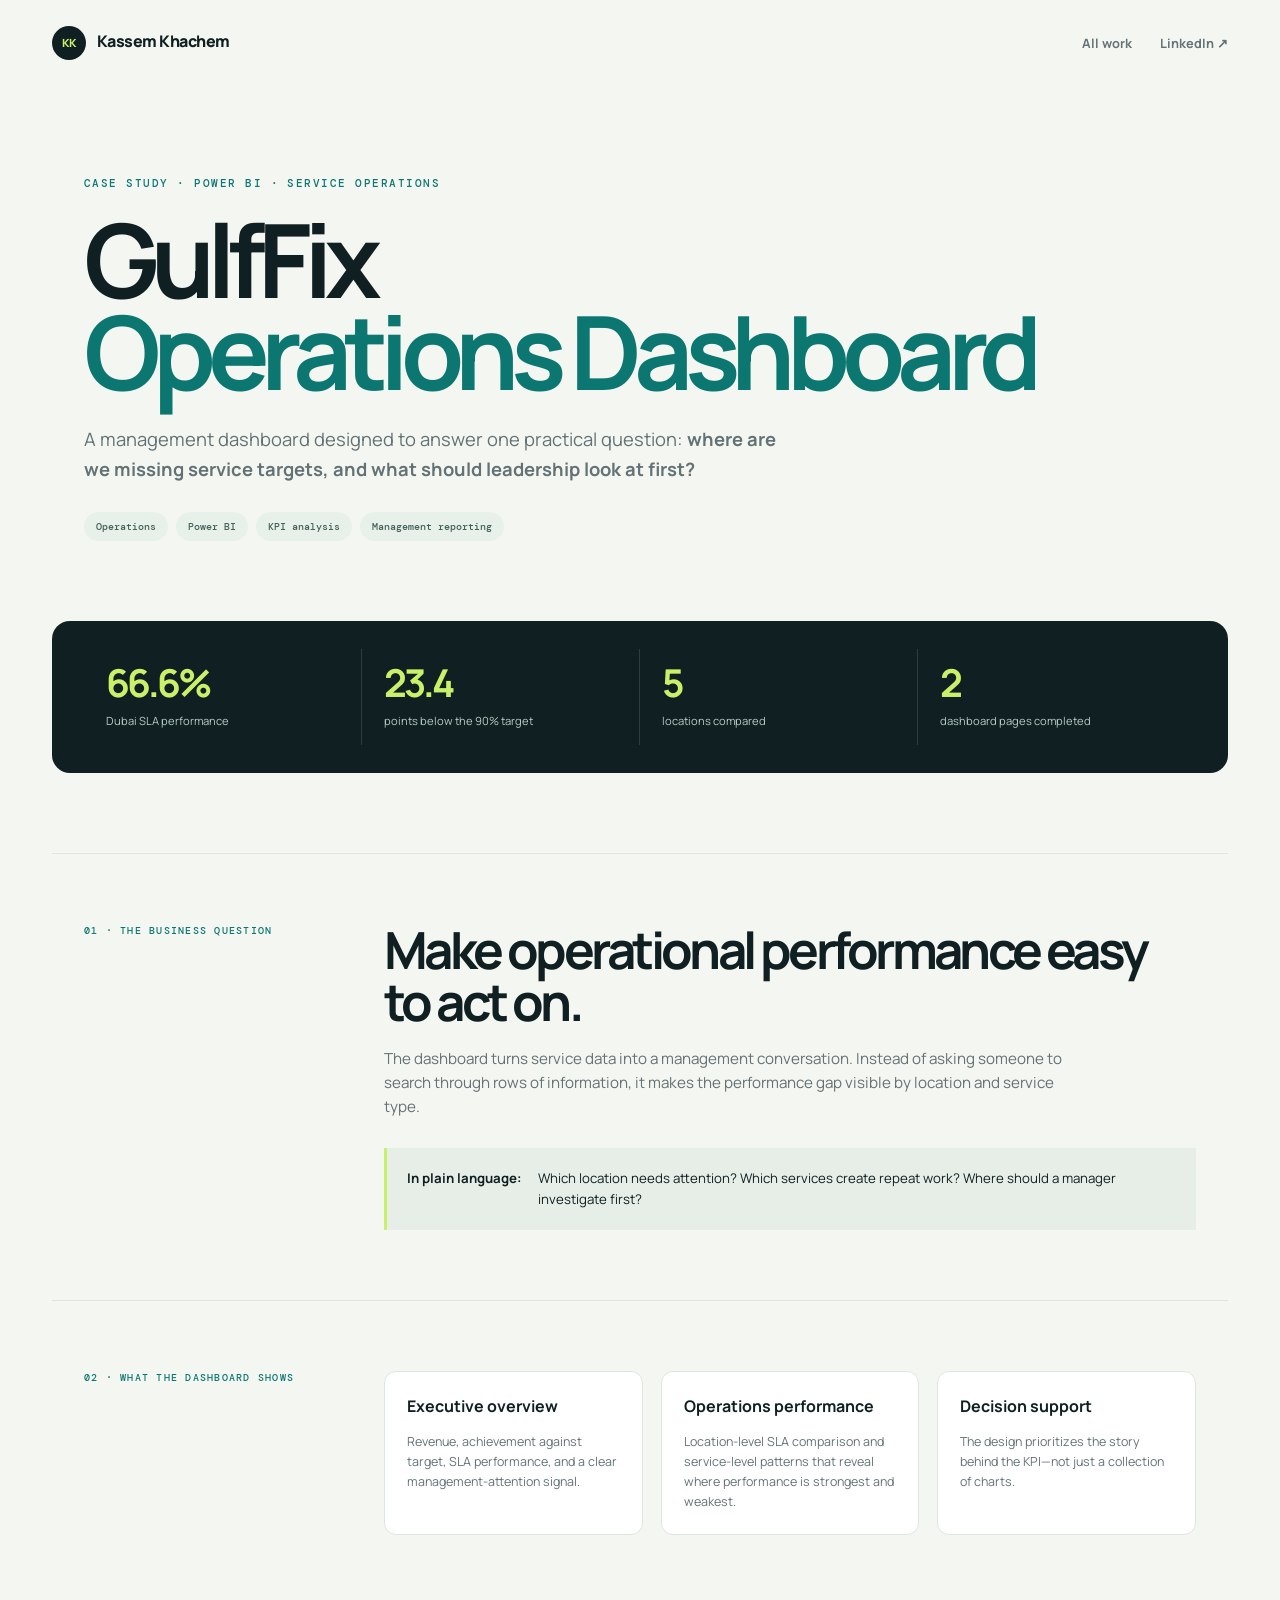
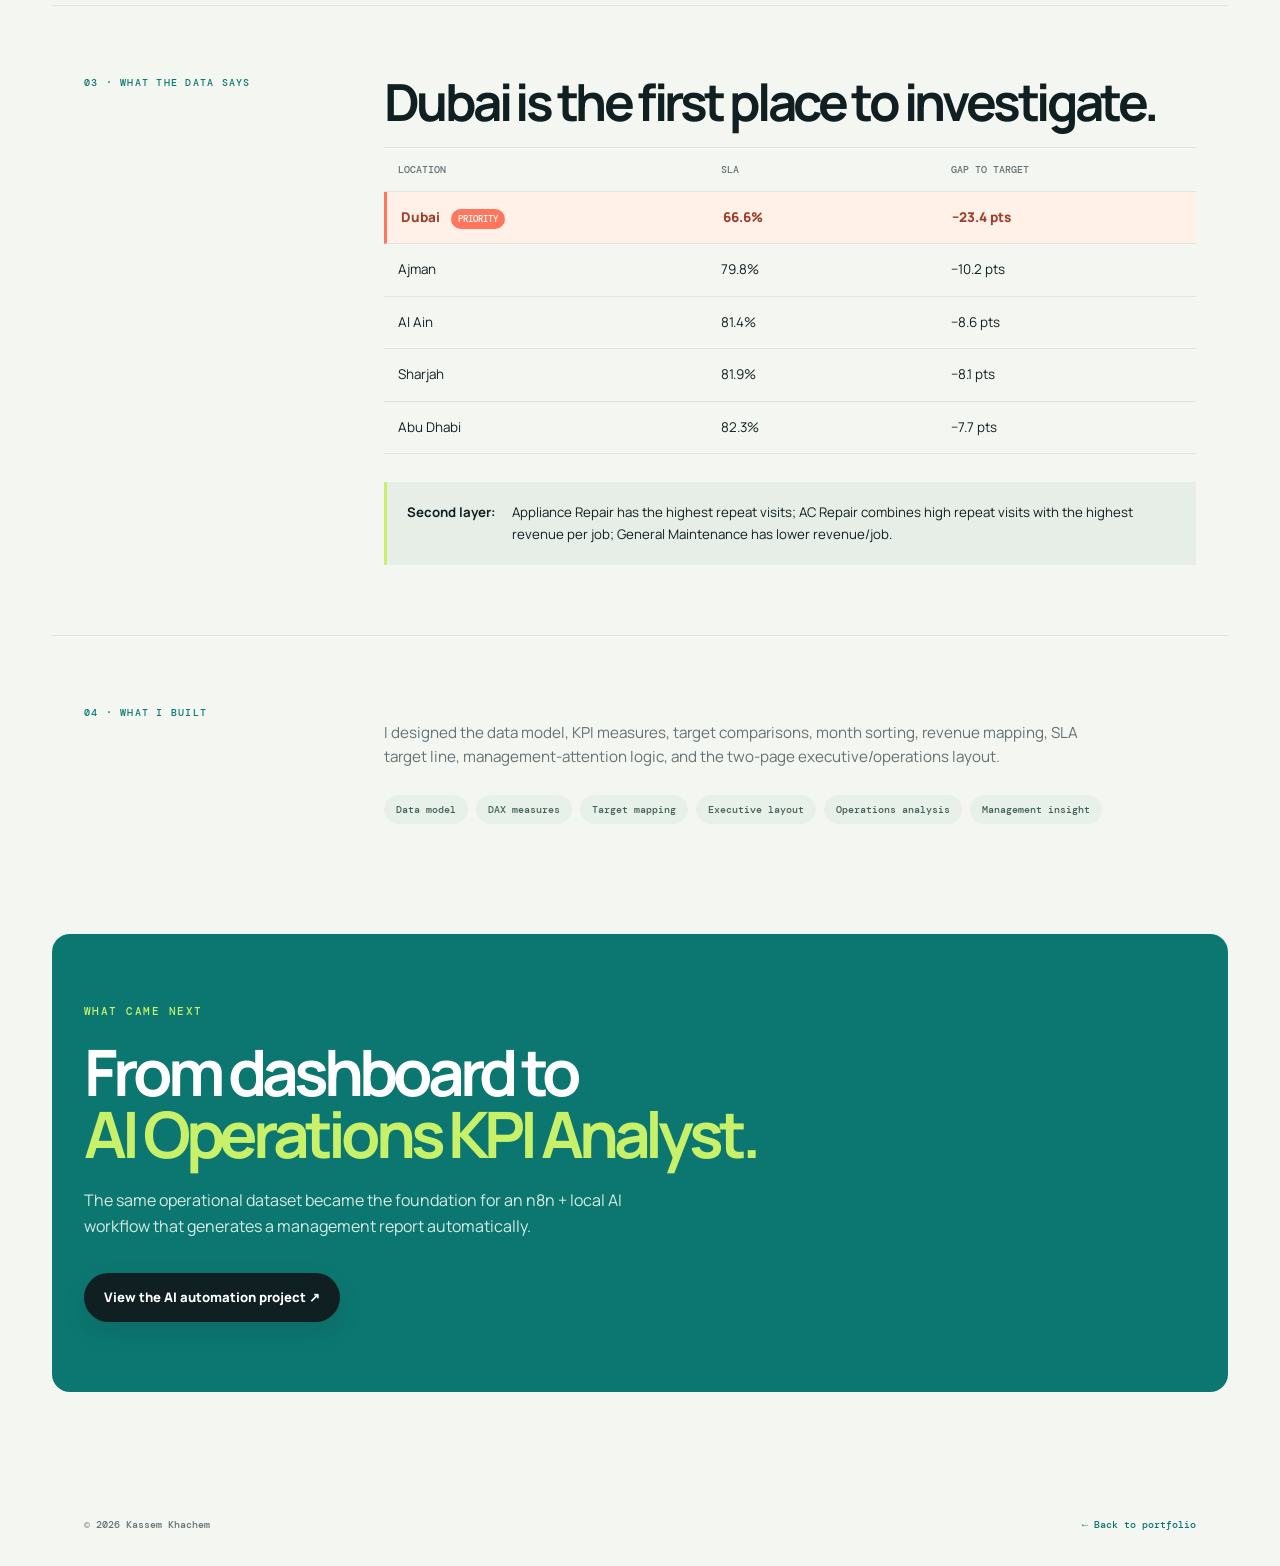
==== projects/gulffix.html @ 6a87aaaf "Add recruiter-friendly GulfFix case study" ====
<!doctype html>
<html lang="en">
<head>
  <meta charset="utf-8">
  <meta name="viewport" content="width=device-width, initial-scale=1">
  <meta name="description" content="GulfFix Operations Dashboard case study — Power BI service operations analysis by Kassem Khachem.">
  <title>GulfFix Operations Dashboard | Kassem Khachem</title>
  <link rel="preconnect" href="https://fonts.googleapis.com">
  <link rel="preconnect" href="https://fonts.gstatic.com" crossorigin>
  <link href="https://fonts.googleapis.com/css2?family=DM+Mono:wght@400;500&family=Manrope:wght@400;500;600;700;800&display=swap" rel="stylesheet">
  <link rel="stylesheet" href="../assets/css/portfolio.css">
  <link rel="stylesheet" href="../assets/css/portfolio-enhancements.css">
  <link rel="stylesheet" href="../assets/css/project-detail.css">
</head>
<body>
  <div class="site-shell">
    <header class="topbar"><a class="brand" href="../index.html"><span>KK</span> Kassem Khachem</a><nav aria-label="Project navigation"><a href="../index.html#work">All work</a><a href="https://www.linkedin.com/in/khachem/" target="_blank" rel="noreferrer">LinkedIn ↗</a></nav></header>
    <main>
      <section class="detail-hero"><p class="eyebrow">Case study · Power BI · Service operations</p><h1>GulfFix<br><em>Operations Dashboard</em></h1><p class="detail-lede">A management dashboard designed to answer one practical question: <strong>where are we missing service targets, and what should leadership look at first?</strong></p><div class="detail-tags"><span>Operations</span><span>Power BI</span><span>KPI analysis</span><span>Management reporting</span></div></section>
      <section class="metric-grid"><div><strong>66.6%</strong><span>Dubai SLA performance</span></div><div><strong>23.4</strong><span>points below the 90% target</span></div><div><strong>5</strong><span>locations compared</span></div><div><strong>2</strong><span>dashboard pages completed</span></div></section>
      <section class="detail-section"><div class="detail-label">01 · The business question</div><div class="detail-content"><h2>Make operational performance easy to act on.</h2><p>The dashboard turns service data into a management conversation. Instead of asking someone to search through rows of information, it makes the performance gap visible by location and service type.</p><div class="plain-language"><strong>In plain language:</strong><span>Which location needs attention? Which services create repeat work? Where should a manager investigate first?</span></div></div></section>
      <section class="detail-section split-section"><div class="detail-label">02 · What the dashboard shows</div><div class="detail-content"><div class="insight-list"><div><b>Executive overview</b><p>Revenue, achievement against target, SLA performance, and a clear management-attention signal.</p></div><div><b>Operations performance</b><p>Location-level SLA comparison and service-level patterns that reveal where performance is strongest and weakest.</p></div><div><b>Decision support</b><p>The design prioritizes the story behind the KPI—not just a collection of charts.</p></div></div></div></section>
      <section class="detail-section findings-section"><div class="detail-label">03 · What the data says</div><div class="detail-content"><h2>Dubai is the first place to investigate.</h2><div class="finding-table"><div class="finding-row finding-head"><span>Location</span><span>SLA</span><span>Gap to target</span></div><div class="finding-row priority"><span>Dubai <b>priority</b></span><span>66.6%</span><span>−23.4 pts</span></div><div class="finding-row"><span>Ajman</span><span>79.8%</span><span>−10.2 pts</span></div><div class="finding-row"><span>Al Ain</span><span>81.4%</span><span>−8.6 pts</span></div><div class="finding-row"><span>Sharjah</span><span>81.9%</span><span>−8.1 pts</span></div><div class="finding-row"><span>Abu Dhabi</span><span>82.3%</span><span>−7.7 pts</span></div></div><div class="finding-callout"><b>Second layer:</b> Appliance Repair has the highest repeat visits; AC Repair combines high repeat visits with the highest revenue per job; General Maintenance has lower revenue/job.</div></div></section>
      <section class="detail-section split-section"><div class="detail-label">04 · What I built</div><div class="detail-content"><p>I designed the data model, KPI measures, target comparisons, month sorting, revenue mapping, SLA target line, management-attention logic, and the two-page executive/operations layout.</p><div class="build-grid"><span>Data model</span><span>DAX measures</span><span>Target mapping</span><span>Executive layout</span><span>Operations analysis</span><span>Management insight</span></div></div></section>
      <section class="next-step"><p class="eyebrow">What came next</p><h2>From dashboard to<br><em>AI Operations KPI Analyst.</em></h2><p>The same operational dataset became the foundation for an n8n + local AI workflow that generates a management report automatically.</p><a class="button button-primary" href="https://github.com/kassoom/ai-operations-kpi-analyst" target="_blank" rel="noreferrer">View the AI automation project ↗</a></section>
    </main>
    <footer><span>© 2026 Kassem Khachem</span><a href="../index.html">← Back to portfolio</a></footer>
  </div>
</body>
</html>
---- assets/css/portfolio.css ----
:root{--ink:#102022;--muted:#647275;--paper:#f4f6f1;--card:#fff;--line:#dfe6df;--mint:#c8f169;--teal:#0c7771;--coral:#ff765d;--navy:#102a33}*{box-sizing:border-box}html{scroll-behavior:smooth}body{margin:0;background:var(--paper);color:var(--ink);font-family:Manrope,Arial,sans-serif;line-height:1.6}a{color:inherit;text-decoration:none}.site-shell{overflow:hidden}.topbar{max-width:1240px;margin:auto;padding:26px 32px;display:flex;align-items:center;justify-content:space-between}.brand{font-weight:800;letter-spacing:-.03em}.brand span{display:inline-grid;place-items:center;width:34px;height:34px;margin-right:8px;background:var(--ink);color:var(--mint);border-radius:50%;font-size:.7rem;letter-spacing:0}.topbar nav{display:flex;align-items:center;gap:28px;font-size:.8rem;font-weight:700}.topbar nav>a:not(.nav-cta){color:var(--muted)}.nav-cta{padding:11px 16px;border:1px solid var(--ink);border-radius:999px}.nav-cta span,.button span,.text-link span{margin-left:8px}.hero{max-width:1240px;margin:auto;min-height:640px;padding:90px 32px;display:grid;grid-template-columns:1.05fr .95fr;gap:60px;align-items:center}.eyebrow{font-family:"DM Mono",monospace;text-transform:uppercase;font-size:.66rem;letter-spacing:.14em;color:var(--teal);font-weight:500;margin:0 0 20px}.status-dot{display:inline-block;width:8px;height:8px;border-radius:50%;background:#4bc778;margin-right:8px;box-shadow:0 0 0 5px #d8f3dd}.hero h1{font-size:clamp(3.2rem,7vw,6.4rem);line-height:.98;letter-spacing:-.075em;margin:0 0 28px;max-width:760px}.hero h1 em,.section h2 em{font-style:normal;color:var(--teal)}.hero-lede{color:var(--muted);font-size:1.12rem;max-width:630px;margin:0 0 32px}.hero-actions{display:flex;flex-wrap:wrap;gap:12px}.button{display:inline-flex;align-items:center;padding:14px 20px;border-radius:999px;font-weight:800;font-size:.82rem;transition:transform .2s,box-shadow .2s}.button:hover{transform:translateY(-3px)}.button-primary{background:var(--ink);color:#fff;box-shadow:0 10px 24px #10202220}.button-ghost{border:1px solid var(--line);background:transparent}.hero-proof{display:flex;gap:18px;flex-wrap:wrap;margin-top:34px;color:var(--muted);font:500 .65rem "DM Mono",monospace;text-transform:uppercase}.hero-proof span+span:before{content:"/";margin-right:18px;color:#a4b0ae}.hero-visual{min-height:430px;position:relative;display:grid;place-items:center}.orb{position:absolute;border-radius:50%;filter:blur(1px)}.orb-one{width:330px;height:330px;background:#d8f4b6;right:7%;top:5%}.orb-two{width:230px;height:230px;background:#b8e7df;left:9%;bottom:3%;mix-blend-mode:multiply}.signal-card{position:relative;z-index:1;width:290px;padding:26px;border-radius:20px;background:var(--navy);color:white;box-shadow:22px 24px 0 #b9d7cf80,0 30px 60px #12384435;transform:rotate(3deg)}.signal-top{display:flex;justify-content:space-between;color:#b0c9c2;font:500 .61rem "DM Mono",monospace;letter-spacing:.1em}.pulse{color:var(--mint)}.signal-value{font-size:4.2rem;line-height:1;font-weight:800;letter-spacing:-.08em;margin-top:26px}.signal-value span{font-size:1.4rem;color:var(--mint);letter-spacing:0}.signal-label{color:#b0c9c2;font-size:.75rem;margin-top:8px}.signal-divider{border-top:1px solid #ffffff1f;margin:22px 0 15px}.signal-row{display:flex;justify-content:space-between;color:#b0c9c2;font-size:.74rem;margin:8px 0}.signal-row strong{color:white}.signal-row .warning{color:var(--coral)}.signal-bar{height:5px;border-radius:5px;background:#ffffff20;margin:18px 0 12px;overflow:hidden}.signal-bar i{display:block;width:74%;height:100%;background:var(--coral);border-radius:5px}.signal-caption{font:500 .58rem "DM Mono",monospace;color:#91aaa4}.float-chip{position:absolute;z-index:2;background:#fff;border:1px solid var(--line);padding:11px 15px;border-radius:10px;box-shadow:0 10px 20px #183c3715;font:500 .67rem "DM Mono",monospace}.float-chip b{color:var(--teal);margin-left:7px}.chip-one{top:12%;left:5%}.chip-two{right:3%;bottom:14%}.proof-strip{background:var(--ink);color:#fff;display:flex;justify-content:center;gap:0}.proof-strip div{width:33.33%;max-width:410px;padding:26px 30px;display:flex;gap:14px;align-items:center;border-right:1px solid #ffffff20}.proof-strip div:last-child{border:0}.proof-strip strong{color:var(--mint);font:500 .72rem "DM Mono",monospace}.proof-strip span{font-size:.88rem;font-weight:700}.section{max-width:1240px;margin:auto;padding:120px 32px}.section-heading{max-width:670px;margin-bottom:50px}.section-heading h2{font-size:clamp(2.4rem,5vw,4.5rem);line-height:1;letter-spacing:-.07em;margin:0 0 18px}.section-heading>p:last-child{color:var(--muted);font-size:1rem;max-width:560px}.featured-project{display:grid;grid-template-columns:1fr 1fr;background:var(--card);border:1px solid var(--line);border-radius:22px;overflow:hidden;box-shadow:0 20px 50px #183c3710}.featured-image{min-height:460px}.workflow-art{position:relative;background:linear-gradient(145deg,#0e343d,#145b61);overflow:hidden}.workflow-art:before{content:"";position:absolute;inset:0;background:linear-gradient(90deg,#ffffff0b 1px,transparent 1px),linear-gradient(#ffffff0b 1px,transparent 1px);background-size:38px 38px;transform:rotate(-8deg) scale(1.2)}.flow-node{position:absolute;z-index:1;border:1px solid #9ddcd2;background:#154851;color:#e7fff2;border-radius:11px;padding:15px 19px;font-weight:800;font-size:.85rem;letter-spacing:.03em;box-shadow:0 10px 20px #061d2440}.flow-node small{font:500 .5rem "DM Mono",monospace;color:#9ddcd2}.node-a{top:26%;left:11%}.node-b{top:43%;left:36%}.node-c{top:24%;right:10%}.flow-line{height:1px;background:#9ddcd2;position:absolute;transform-origin:left;z-index:1}.line-a{width:110px;top:45%;left:25%;transform:rotate(-13deg)}.line-b{width:105px;top:38%;left:57%;transform:rotate(-12deg)}.flow-result{position:absolute;z-index:1;bottom:12%;left:32%;padding:18px 25px;border-radius:15px;background:var(--mint);color:var(--ink);font:700 1rem "DM Mono",monospace;line-height:1.25;box-shadow:14px 15px 0 #071e2455}.flow-result b{font-size:2rem;display:block;letter-spacing:-.08em}.flow-result small{font-size:.54rem;font-weight:500}.featured-copy{padding:54px}.project-kicker{color:var(--teal);font:500 .65rem "DM Mono",monospace;text-transform:uppercase;letter-spacing:.12em;margin:0 0 18px}.featured-copy h3{font-size:clamp(2rem,4vw,3.5rem);line-height:.98;letter-spacing:-.07em;margin:0 0 23px}.featured-copy h3 em{color:var(--teal);font-style:normal}.featured-copy>p:not(.project-kicker){color:var(--muted);font-size:.93rem}.tag-list{display:flex;flex-wrap:wrap;gap:7px;margin:25px 0}.tag,.tag-list span{padding:7px 10px;background:#edf3ed;border-radius:999px;color:#42615b;font:500 .6rem "DM Mono",monospace}.project-result{display:flex;align-items:center;gap:14px;padding:18px 0;border-top:1px solid var(--line);border-bottom:1px solid var(--line);font-size:.75rem;color:var(--muted)}.result-number{color:var(--coral);font-size:2.2rem;font-weight:800;letter-spacing:-.08em}.text-link{display:inline-block;margin-top:24px;color:var(--teal);font-size:.78rem;font-weight:800;border-bottom:1px solid #a6cdc5;padding-bottom:4px}.compact-heading{margin-top:110px;margin-bottom:36px}.compact-heading h2{font-size:clamp(2rem,4vw,3.3rem)}.project-grid{display:grid;grid-template-columns:repeat(3,1fr);gap:20px}.project-card{background:var(--card);border:1px solid var(--line);border-radius:16px;overflow:hidden;transition:transform .25s,box-shadow .25s}.project-card:hover{transform:translateY(-8px);box-shadow:0 18px 35px #183c3718}.project-image{height:180px;position:relative;padding:20px;color:#fff;font:500 .66rem "DM Mono",monospace;overflow:hidden}.powerbi-art{background:linear-gradient(135deg,#e5a813,#f2c844);color:#533800}.project-image>span{position:relative;z-index:1;letter-spacing:.12em}.bars{position:absolute;bottom:22px;left:30px;display:flex;align-items:end;gap:9px}.bars i{display:block;width:28px;background:#fff9;border-radius:4px 4px 0 0}.bars i:nth-child(1){height:38px}.bars i:nth-child(2){height:70px}.bars i:nth-child(3){height:54px}.bars i:nth-child(4){height:92px}.bars i:nth-child(5){height:66px}.sql-art{background:#153b57}.query-line{position:absolute;right:20px;bottom:26px;color:#b5e8dc;font:500 .72rem "DM Mono",monospace;line-height:1.5}.query-line b{color:var(--mint)}.python-art{background:#265b58}.code-lines{position:absolute;right:23px;bottom:30px}.code-lines i{display:block;width:120px;height:7px;border-radius:4px;background:#c8f169;margin:11px 0}.code-lines i:nth-child(2){width:80px;background:#b6d9dd}.code-lines i:nth-child(3){width:105px;background:#ff9e87}.code-lines i:nth-child(4){width:60px;background:#c8f169}.card-body{padding:24px}.card-body h3{font-size:1.25rem;line-height:1.2;letter-spacing:-.04em;margin:0 0 12px}.card-body p:not(.project-kicker){color:var(--muted);font-size:.77rem;min-height:78px}.card-bottom{display:flex;align-items:center;justify-content:space-between;border-top:1px solid var(--line);padding-top:16px}.card-bottom>a{display:grid;place-items:center;width:30px;height:30px;border-radius:50%;background:var(--ink);color:var(--mint)}.capabilities-section{max-width:none;background:#e7eee8}.capabilities-section>.section-heading,.capability-grid,.stack-row{max-width:1176px;margin-left:auto;margin-right:auto}.capability-grid{display:grid;grid-template-columns:repeat(3,1fr);gap:60px}.capability{border-top:1px solid #a7bdb3;padding-top:18px}.cap-number{font:500 .7rem "DM Mono",monospace;color:var(--teal)}.capability h3{font-size:1.35rem;letter-spacing:-.04em;margin:24px 0 12px}.capability p{color:var(--muted);font-size:.87rem}.stack-row{display:flex;flex-wrap:wrap;gap:10px;margin-top:65px}.stack-row span{padding:12px 17px;border:1px solid #b6cbc0;border-radius:999px;font:500 .68rem "DM Mono",monospace;color:#3b5f58}.about-section{display:grid;grid-template-columns:1.3fr .7fr;gap:100px;align-items:center}.about-card h2{font-size:clamp(2.5rem,5vw,4.5rem);line-height:.98;letter-spacing:-.07em;margin:0 0 25px}.about-card>p:not(.eyebrow){max-width:610px;color:var(--muted);font-size:1rem}.about-aside{padding:35px;border-left:2px solid var(--mint)}.quote-mark{font-size:5rem;line-height:.5;color:var(--coral)}blockquote{font-size:1.35rem;line-height:1.3;font-weight:700;margin:25px 0}.about-aside p{font:500 .65rem "DM Mono",monospace;color:var(--muted)}.contact-section{background:var(--teal);color:white;padding:110px 32px;text-align:center}.contact-section .eyebrow{color:var(--mint)}.contact-section h2{font-size:clamp(2.8rem,6vw,5.5rem);line-height:.98;letter-spacing:-.08em;margin:0 0 35px}.contact-section h2 em{color:var(--mint);font-style:normal}.contact-section .hero-actions{justify-content:center}.contact-section .button-ghost{border-color:#ffffff55;color:white}.light-button:hover{background:#ffffff;color:var(--ink)}footer{max-width:1176px;margin:auto;padding:26px 32px 35px;display:flex;justify-content:space-between;align-items:center;color:var(--muted);font:500 .63rem "DM Mono",monospace}footer div{display:flex;gap:18px}footer a:hover{color:var(--teal)}
@media(max-width:900px){.topbar{padding:20px}.topbar nav>a:not(.nav-cta){display:none}.hero{grid-template-columns:1fr;padding:70px 24px 80px;gap:30px}.hero-visual{min-height:390px}.proof-strip{display:block}.proof-strip div{width:100%;max-width:none;border-right:0;border-bottom:1px solid #ffffff20;padding:18px 24px}.section{padding:80px 24px}.featured-project{grid-template-columns:1fr}.featured-image{min-height:360px}.featured-copy{padding:35px 28px}.project-grid,.capability-grid{grid-template-columns:1fr}.project-card{display:grid;grid-template-columns:.85fr 1.15fr}.project-image{height:100%}.card-body p:not(.project-kicker){min-height:0}.about-section{grid-template-columns:1fr;gap:45px}.about-aside{max-width:450px}footer{padding:24px;display:block}footer div{margin-top:14px}}
@media(max-width:560px){.brand{font-size:.82rem}.hero{padding-top:50px}.hero h1{font-size:3.2rem}.hero-lede{font-size:.95rem}.hero-proof{display:block;line-height:2}.hero-proof span{display:block}.hero-proof span+span:before{display:none}.signal-card{width:260px}.chip-one{left:0}.chip-two{right:0}.project-card{display:block}.project-image{height:160px}.featured-image{min-height:330px}.flow-result{left:25%;bottom:9%}.section-heading{margin-bottom:35px}}
---- assets/css/portfolio-enhancements.css ----
.impact-strip{max-width:1176px;margin:0 auto;padding:46px 32px;display:grid;grid-template-columns:repeat(4,1fr);gap:18px;border-bottom:1px solid var(--line)}
.impact-strip div{padding:6px 18px;border-left:2px solid var(--mint)}
.impact-strip strong{display:block;font-size:2.4rem;line-height:1;letter-spacing:-.08em;color:var(--teal)}
.impact-strip span{display:block;margin-top:10px;color:var(--muted);font-size:.72rem;line-height:1.45}
.experience-section{max-width:1176px}
.experience-list{border-top:1px solid var(--line)}
.experience-list article{display:grid;grid-template-columns:230px 1fr;gap:40px;padding:30px 0;border-bottom:1px solid var(--line)}
.experience-meta{font:500 .68rem "DM Mono",monospace;color:var(--muted);text-transform:uppercase;line-height:1.8}
.experience-meta b{display:block;color:var(--teal);font-size:.78rem}
.experience-list h3{font-size:1.25rem;letter-spacing:-.04em;margin:0 0 9px}
.experience-list p{margin:0;color:var(--muted);font-size:.84rem;max-width:690px}
@media(max-width:900px){.impact-strip{grid-template-columns:repeat(2,1fr);padding:36px 24px}.experience-list article{grid-template-columns:1fr;gap:8px}}
@media(max-width:560px){.impact-strip{grid-template-columns:1fr;gap:8px}.impact-strip div{padding:10px 16px}}
---- assets/css/project-detail.css ----
.detail-hero{max-width:1176px;margin:auto;padding:90px 32px 80px}.detail-hero h1{font-size:clamp(3.5rem,8vw,7.2rem);line-height:.9;letter-spacing:-.08em;margin:0 0 28px}.detail-hero h1 em{font-style:normal;color:var(--teal)}.detail-lede{max-width:700px;color:var(--muted);font-size:1.15rem}.detail-tags{display:flex;flex-wrap:wrap;gap:8px;margin-top:28px}.detail-tags span,.build-grid span{padding:8px 12px;border-radius:999px;background:#e8f1e9;color:#42615b;font:500 .64rem "DM Mono",monospace}.metric-grid{max-width:1176px;margin:0 auto 80px;padding:28px 32px;display:grid;grid-template-columns:repeat(4,1fr);background:var(--ink);color:#fff;border-radius:18px}.metric-grid div{padding:15px 22px;border-right:1px solid #ffffff22}.metric-grid div:last-child{border:0}.metric-grid strong{display:block;color:var(--mint);font-size:2.4rem;line-height:1;letter-spacing:-.08em}.metric-grid span{display:block;margin-top:10px;color:#b7cbc5;font-size:.7rem}.detail-section{max-width:1176px;margin:auto;padding:70px 32px;border-top:1px solid var(--line);display:grid;grid-template-columns:240px 1fr;gap:60px}.detail-label{color:var(--teal);font:500 .65rem "DM Mono",monospace;text-transform:uppercase;letter-spacing:.12em}.detail-content h2{font-size:clamp(2rem,4vw,3.5rem);line-height:1;letter-spacing:-.07em;margin:0 0 20px}.detail-content p{color:var(--muted);font-size:.95rem;max-width:700px}.plain-language,.finding-callout{display:flex;gap:16px;margin-top:28px;padding:20px;background:#e7eee8;border-left:3px solid var(--mint);font-size:.83rem}.plain-language strong,.finding-callout b{white-space:nowrap}.insight-list{display:grid;grid-template-columns:repeat(3,1fr);gap:18px}.insight-list div{padding:22px;background:#fff;border:1px solid var(--line);border-radius:12px}.insight-list b{font-size:1rem}.insight-list p{font-size:.78rem;margin:12px 0 0}.finding-table{border-top:1px solid var(--line);font-size:.84rem}.finding-row{display:grid;grid-template-columns:1.4fr 1fr 1fr;padding:15px 14px;border-bottom:1px solid var(--line)}.finding-head{font:500 .63rem "DM Mono",monospace;text-transform:uppercase;color:var(--muted)}.finding-row.priority{background:#fff0e8;color:#9b402b;font-weight:800;border-left:3px solid var(--coral)}.finding-row.priority b{margin-left:8px;padding:4px 7px;border-radius:99px;background:var(--coral);color:#fff;font:500 .55rem "DM Mono",monospace;text-transform:uppercase}.build-grid{display:flex;flex-wrap:wrap;gap:8px;margin-top:25px}.next-step{max-width:1176px;margin:40px auto 100px;padding:70px 32px;border-radius:18px;background:var(--teal);color:#fff}.next-step .eyebrow{color:var(--mint)}.next-step h2{font-size:clamp(2.4rem,5vw,4.5rem);line-height:.98;letter-spacing:-.08em;margin:0 0 22px}.next-step h2 em{color:var(--mint);font-style:normal}.next-step p:not(.eyebrow){max-width:600px;color:#d6ebe5}.next-step .button{margin-top:18px}.detail-section+.split-section{padding-top:70px}footer{max-width:1176px;margin:auto;padding:26px 32px 35px;display:flex;justify-content:space-between;color:var(--muted);font:500 .65rem "DM Mono",monospace}footer a{color:var(--teal)}
@media(max-width:800px){.detail-hero{padding:60px 24px}.metric-grid{margin:0 24px 55px;grid-template-columns:repeat(2,1fr)}.metric-grid div:nth-child(2){border-right:0}.detail-section{padding:55px 24px;display:block}.detail-label{margin-bottom:25px}.insight-list{grid-template-columns:1fr}.plain-language{display:block}.plain-language span{display:block;margin-top:8px}.next-step{margin:20px 24px 70px;padding:50px 25px}footer{padding:24px;display:block}footer a{display:block;margin-top:12px}}
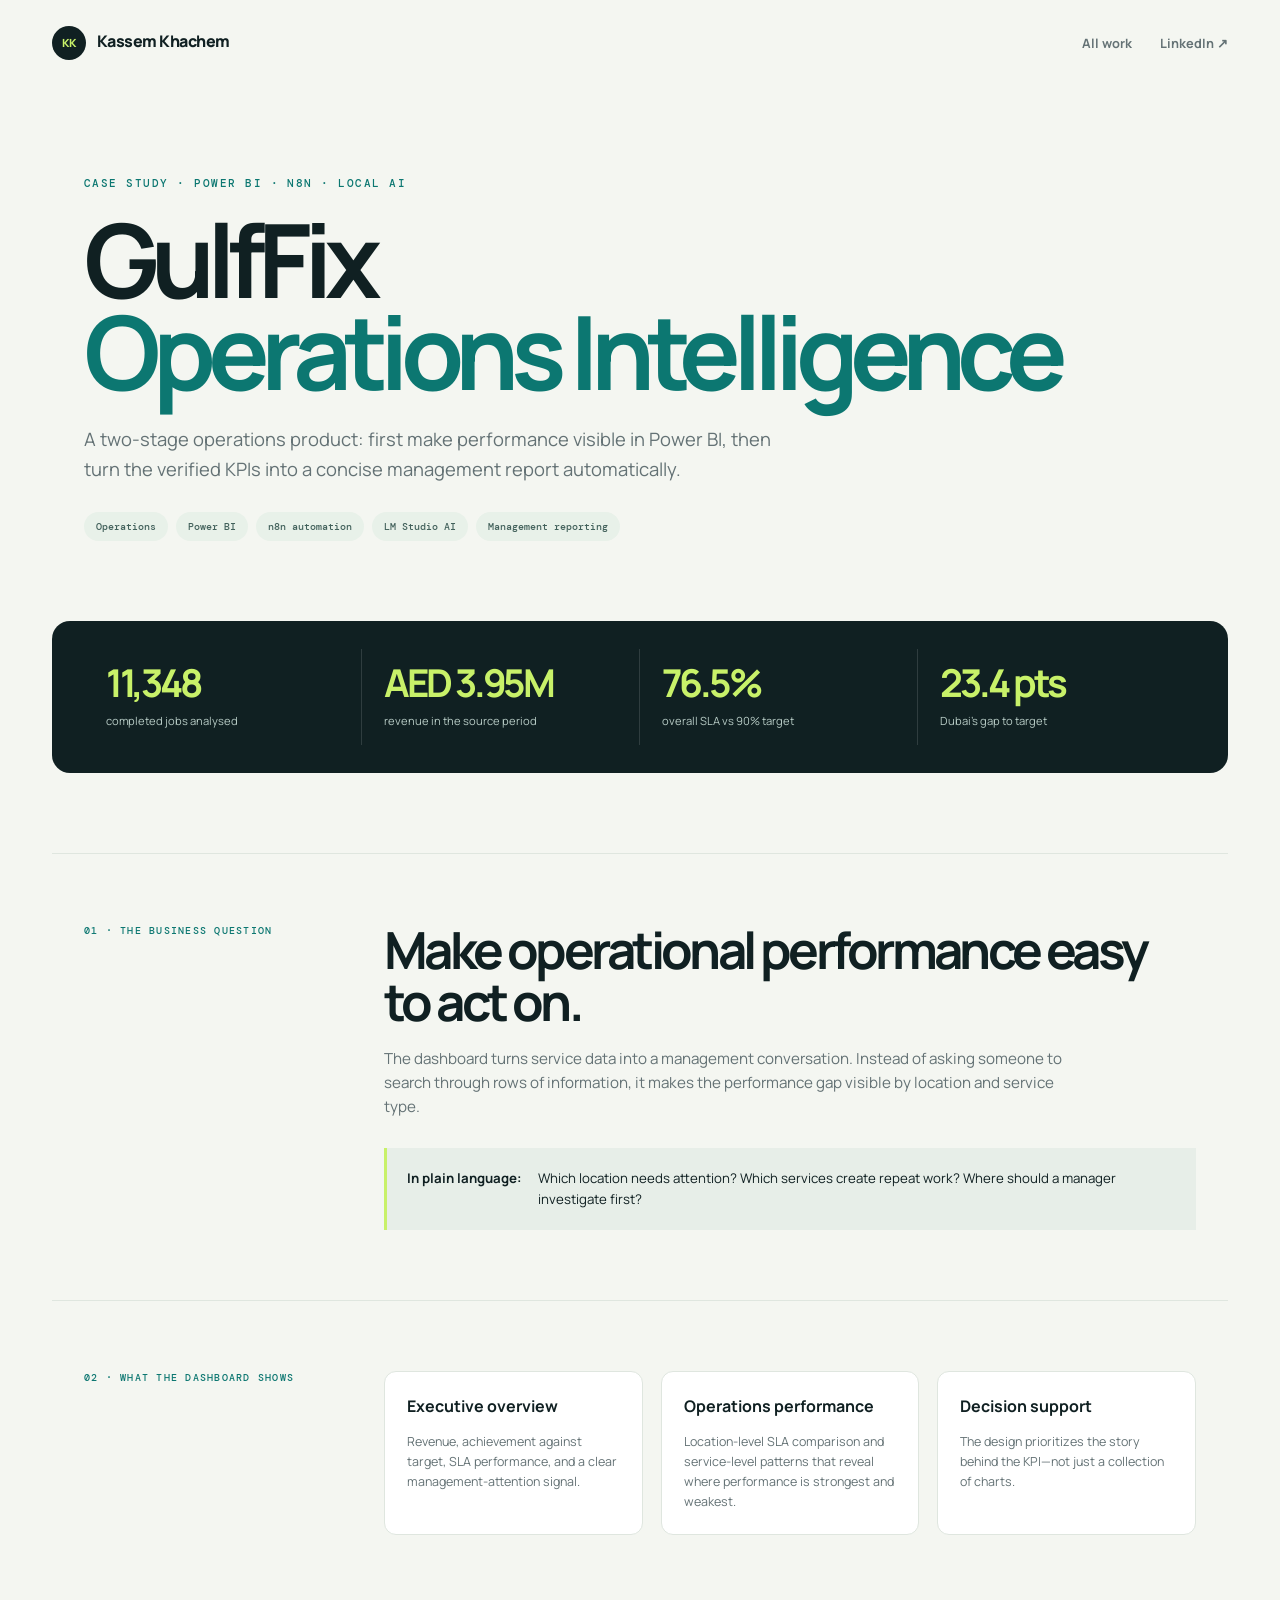
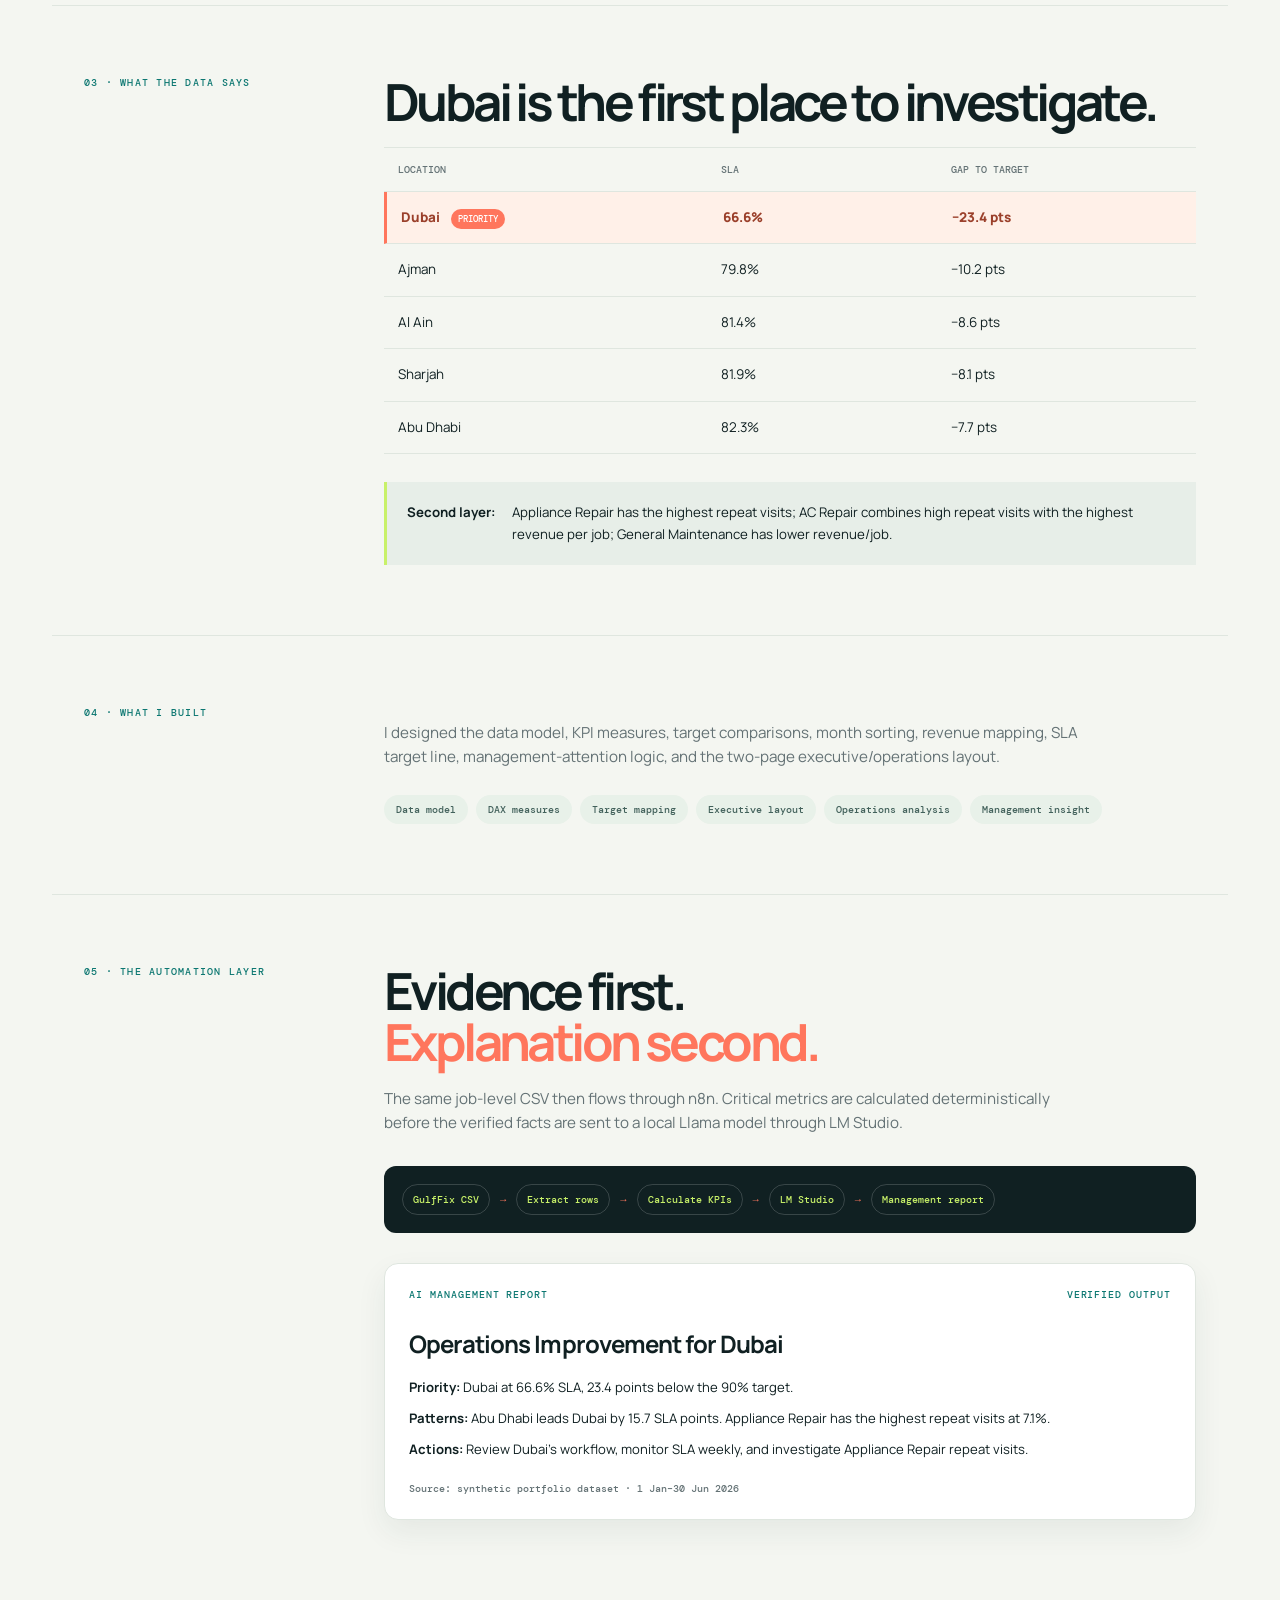
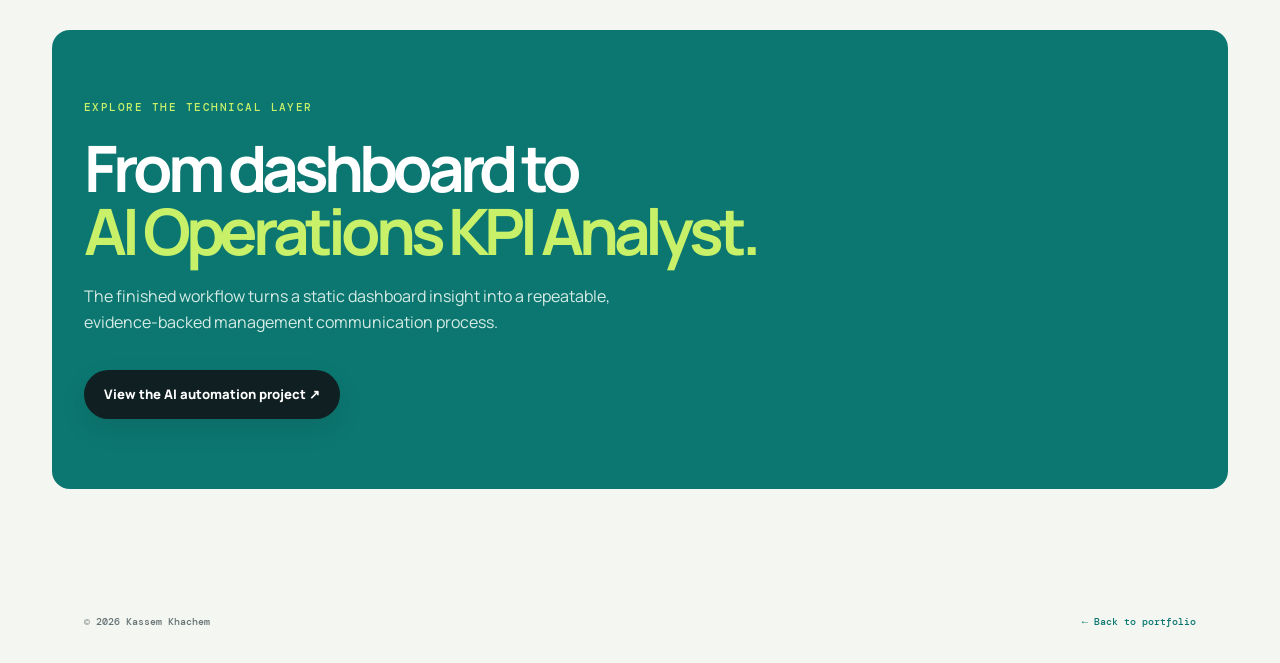
==== commit 34490def: "Add verified GulfFix AI operations case study" ====
--- a/projects/gulffix.html
+++ b/projects/gulffix.html
@@ -16,13 +16,14 @@
   <div class="site-shell">
     <header class="topbar"><a class="brand" href="../index.html"><span>KK</span> Kassem Khachem</a><nav aria-label="Project navigation"><a href="../index.html#work">All work</a><a href="https://www.linkedin.com/in/khachem/" target="_blank" rel="noreferrer">LinkedIn ↗</a></nav></header>
     <main>
-      <section class="detail-hero"><p class="eyebrow">Case study · Power BI · Service operations</p><h1>GulfFix<br><em>Operations Dashboard</em></h1><p class="detail-lede">A management dashboard designed to answer one practical question: <strong>where are we missing service targets, and what should leadership look at first?</strong></p><div class="detail-tags"><span>Operations</span><span>Power BI</span><span>KPI analysis</span><span>Management reporting</span></div></section>
-      <section class="metric-grid"><div><strong>66.6%</strong><span>Dubai SLA performance</span></div><div><strong>23.4</strong><span>points below the 90% target</span></div><div><strong>5</strong><span>locations compared</span></div><div><strong>2</strong><span>dashboard pages completed</span></div></section>
+      <section class="detail-hero"><p class="eyebrow">Case study · Power BI · n8n · Local AI</p><h1>GulfFix<br><em>Operations Intelligence</em></h1><p class="detail-lede">A two-stage operations product: first make performance visible in Power BI, then turn the verified KPIs into a concise management report automatically.</p><div class="detail-tags"><span>Operations</span><span>Power BI</span><span>n8n automation</span><span>LM Studio AI</span><span>Management reporting</span></div></section>
+      <section class="metric-grid"><div><strong>11,348</strong><span>completed jobs analysed</span></div><div><strong>AED 3.95M</strong><span>revenue in the source period</span></div><div><strong>76.5%</strong><span>overall SLA vs 90% target</span></div><div><strong>23.4 pts</strong><span>Dubai's gap to target</span></div></section>
       <section class="detail-section"><div class="detail-label">01 · The business question</div><div class="detail-content"><h2>Make operational performance easy to act on.</h2><p>The dashboard turns service data into a management conversation. Instead of asking someone to search through rows of information, it makes the performance gap visible by location and service type.</p><div class="plain-language"><strong>In plain language:</strong><span>Which location needs attention? Which services create repeat work? Where should a manager investigate first?</span></div></div></section>
       <section class="detail-section split-section"><div class="detail-label">02 · What the dashboard shows</div><div class="detail-content"><div class="insight-list"><div><b>Executive overview</b><p>Revenue, achievement against target, SLA performance, and a clear management-attention signal.</p></div><div><b>Operations performance</b><p>Location-level SLA comparison and service-level patterns that reveal where performance is strongest and weakest.</p></div><div><b>Decision support</b><p>The design prioritizes the story behind the KPI—not just a collection of charts.</p></div></div></div></section>
       <section class="detail-section findings-section"><div class="detail-label">03 · What the data says</div><div class="detail-content"><h2>Dubai is the first place to investigate.</h2><div class="finding-table"><div class="finding-row finding-head"><span>Location</span><span>SLA</span><span>Gap to target</span></div><div class="finding-row priority"><span>Dubai <b>priority</b></span><span>66.6%</span><span>−23.4 pts</span></div><div class="finding-row"><span>Ajman</span><span>79.8%</span><span>−10.2 pts</span></div><div class="finding-row"><span>Al Ain</span><span>81.4%</span><span>−8.6 pts</span></div><div class="finding-row"><span>Sharjah</span><span>81.9%</span><span>−8.1 pts</span></div><div class="finding-row"><span>Abu Dhabi</span><span>82.3%</span><span>−7.7 pts</span></div></div><div class="finding-callout"><b>Second layer:</b> Appliance Repair has the highest repeat visits; AC Repair combines high repeat visits with the highest revenue per job; General Maintenance has lower revenue/job.</div></div></section>
       <section class="detail-section split-section"><div class="detail-label">04 · What I built</div><div class="detail-content"><p>I designed the data model, KPI measures, target comparisons, month sorting, revenue mapping, SLA target line, management-attention logic, and the two-page executive/operations layout.</p><div class="build-grid"><span>Data model</span><span>DAX measures</span><span>Target mapping</span><span>Executive layout</span><span>Operations analysis</span><span>Management insight</span></div></div></section>
-      <section class="next-step"><p class="eyebrow">What came next</p><h2>From dashboard to<br><em>AI Operations KPI Analyst.</em></h2><p>The same operational dataset became the foundation for an n8n + local AI workflow that generates a management report automatically.</p><a class="button button-primary" href="https://github.com/kassoom/ai-operations-kpi-analyst" target="_blank" rel="noreferrer">View the AI automation project ↗</a></section>
+      <section class="detail-section ai-story"><div class="detail-label">05 · The automation layer</div><div class="detail-content"><h2>Evidence first.<br><em>Explanation second.</em></h2><p>The same job-level CSV then flows through n8n. Critical metrics are calculated deterministically before the verified facts are sent to a local Llama model through LM Studio.</p><div class="workflow-strip"><span>GulfFix CSV</span><b>→</b><span>Extract rows</span><b>→</b><span>Calculate KPIs</span><b>→</b><span>LM Studio</span><b>→</b><span>Management report</span></div><div class="report-preview"><div class="report-preview-head"><span>AI MANAGEMENT REPORT</span><span>VERIFIED OUTPUT</span></div><h3>Operations Improvement for Dubai</h3><p><strong>Priority:</strong> Dubai at 66.6% SLA, 23.4 points below the 90% target.</p><p><strong>Patterns:</strong> Abu Dhabi leads Dubai by 15.7 SLA points. Appliance Repair has the highest repeat visits at 7.1%.</p><p><strong>Actions:</strong> Review Dubai's workflow, monitor SLA weekly, and investigate Appliance Repair repeat visits.</p><small>Source: synthetic portfolio dataset · 1 Jan–30 Jun 2026</small></div></div></section>
+      <section class="next-step"><p class="eyebrow">Explore the technical layer</p><h2>From dashboard to<br><em>AI Operations KPI Analyst.</em></h2><p>The finished workflow turns a static dashboard insight into a repeatable, evidence-backed management communication process.</p><a class="button button-primary" href="https://github.com/kassoom/ai-operations-kpi-analyst" target="_blank" rel="noreferrer">View the AI automation project ↗</a></section>
     </main>
     <footer><span>© 2026 Kassem Khachem</span><a href="../index.html">← Back to portfolio</a></footer>
   </div>
--- a/assets/css/project-detail.css
+++ b/assets/css/project-detail.css
@@ -1,2 +1,3 @@
 .detail-hero{max-width:1176px;margin:auto;padding:90px 32px 80px}.detail-hero h1{font-size:clamp(3.5rem,8vw,7.2rem);line-height:.9;letter-spacing:-.08em;margin:0 0 28px}.detail-hero h1 em{font-style:normal;color:var(--teal)}.detail-lede{max-width:700px;color:var(--muted);font-size:1.15rem}.detail-tags{display:flex;flex-wrap:wrap;gap:8px;margin-top:28px}.detail-tags span,.build-grid span{padding:8px 12px;border-radius:999px;background:#e8f1e9;color:#42615b;font:500 .64rem "DM Mono",monospace}.metric-grid{max-width:1176px;margin:0 auto 80px;padding:28px 32px;display:grid;grid-template-columns:repeat(4,1fr);background:var(--ink);color:#fff;border-radius:18px}.metric-grid div{padding:15px 22px;border-right:1px solid #ffffff22}.metric-grid div:last-child{border:0}.metric-grid strong{display:block;color:var(--mint);font-size:2.4rem;line-height:1;letter-spacing:-.08em}.metric-grid span{display:block;margin-top:10px;color:#b7cbc5;font-size:.7rem}.detail-section{max-width:1176px;margin:auto;padding:70px 32px;border-top:1px solid var(--line);display:grid;grid-template-columns:240px 1fr;gap:60px}.detail-label{color:var(--teal);font:500 .65rem "DM Mono",monospace;text-transform:uppercase;letter-spacing:.12em}.detail-content h2{font-size:clamp(2rem,4vw,3.5rem);line-height:1;letter-spacing:-.07em;margin:0 0 20px}.detail-content p{color:var(--muted);font-size:.95rem;max-width:700px}.plain-language,.finding-callout{display:flex;gap:16px;margin-top:28px;padding:20px;background:#e7eee8;border-left:3px solid var(--mint);font-size:.83rem}.plain-language strong,.finding-callout b{white-space:nowrap}.insight-list{display:grid;grid-template-columns:repeat(3,1fr);gap:18px}.insight-list div{padding:22px;background:#fff;border:1px solid var(--line);border-radius:12px}.insight-list b{font-size:1rem}.insight-list p{font-size:.78rem;margin:12px 0 0}.finding-table{border-top:1px solid var(--line);font-size:.84rem}.finding-row{display:grid;grid-template-columns:1.4fr 1fr 1fr;padding:15px 14px;border-bottom:1px solid var(--line)}.finding-head{font:500 .63rem "DM Mono",monospace;text-transform:uppercase;color:var(--muted)}.finding-row.priority{background:#fff0e8;color:#9b402b;font-weight:800;border-left:3px solid var(--coral)}.finding-row.priority b{margin-left:8px;padding:4px 7px;border-radius:99px;background:var(--coral);color:#fff;font:500 .55rem "DM Mono",monospace;text-transform:uppercase}.build-grid{display:flex;flex-wrap:wrap;gap:8px;margin-top:25px}.next-step{max-width:1176px;margin:40px auto 100px;padding:70px 32px;border-radius:18px;background:var(--teal);color:#fff}.next-step .eyebrow{color:var(--mint)}.next-step h2{font-size:clamp(2.4rem,5vw,4.5rem);line-height:.98;letter-spacing:-.08em;margin:0 0 22px}.next-step h2 em{color:var(--mint);font-style:normal}.next-step p:not(.eyebrow){max-width:600px;color:#d6ebe5}.next-step .button{margin-top:18px}.detail-section+.split-section{padding-top:70px}footer{max-width:1176px;margin:auto;padding:26px 32px 35px;display:flex;justify-content:space-between;color:var(--muted);font:500 .65rem "DM Mono",monospace}footer a{color:var(--teal)}
 @media(max-width:800px){.detail-hero{padding:60px 24px}.metric-grid{margin:0 24px 55px;grid-template-columns:repeat(2,1fr)}.metric-grid div:nth-child(2){border-right:0}.detail-section{padding:55px 24px;display:block}.detail-label{margin-bottom:25px}.insight-list{grid-template-columns:1fr}.plain-language{display:block}.plain-language span{display:block;margin-top:8px}.next-step{margin:20px 24px 70px;padding:50px 25px}footer{padding:24px;display:block}footer a{display:block;margin-top:12px}}
+.ai-story .detail-content>p{max-width:680px}.ai-story h2 em{color:var(--coral);font-style:normal}.workflow-strip{display:flex;align-items:center;gap:10px;flex-wrap:wrap;margin:30px 0;padding:18px;background:var(--ink);border-radius:12px;color:#fff;font:500 .65rem "DM Mono",monospace}.workflow-strip span{padding:8px 10px;border:1px solid #ffffff2b;border-radius:999px;color:var(--mint)}.workflow-strip b{color:var(--coral)}.report-preview{margin-top:24px;padding:24px;border:1px solid var(--line);border-radius:14px;background:#fff;box-shadow:0 12px 30px #193d3212}.report-preview-head{display:flex;justify-content:space-between;color:var(--teal);font:500 .6rem "DM Mono",monospace;letter-spacing:.1em}.report-preview h3{margin:24px 0 14px;font-size:1.5rem;letter-spacing:-.04em}.report-preview p{margin:10px 0;font-size:.82rem;color:var(--ink)}.report-preview small{display:block;margin-top:22px;color:var(--muted);font:500 .62rem "DM Mono",monospace}
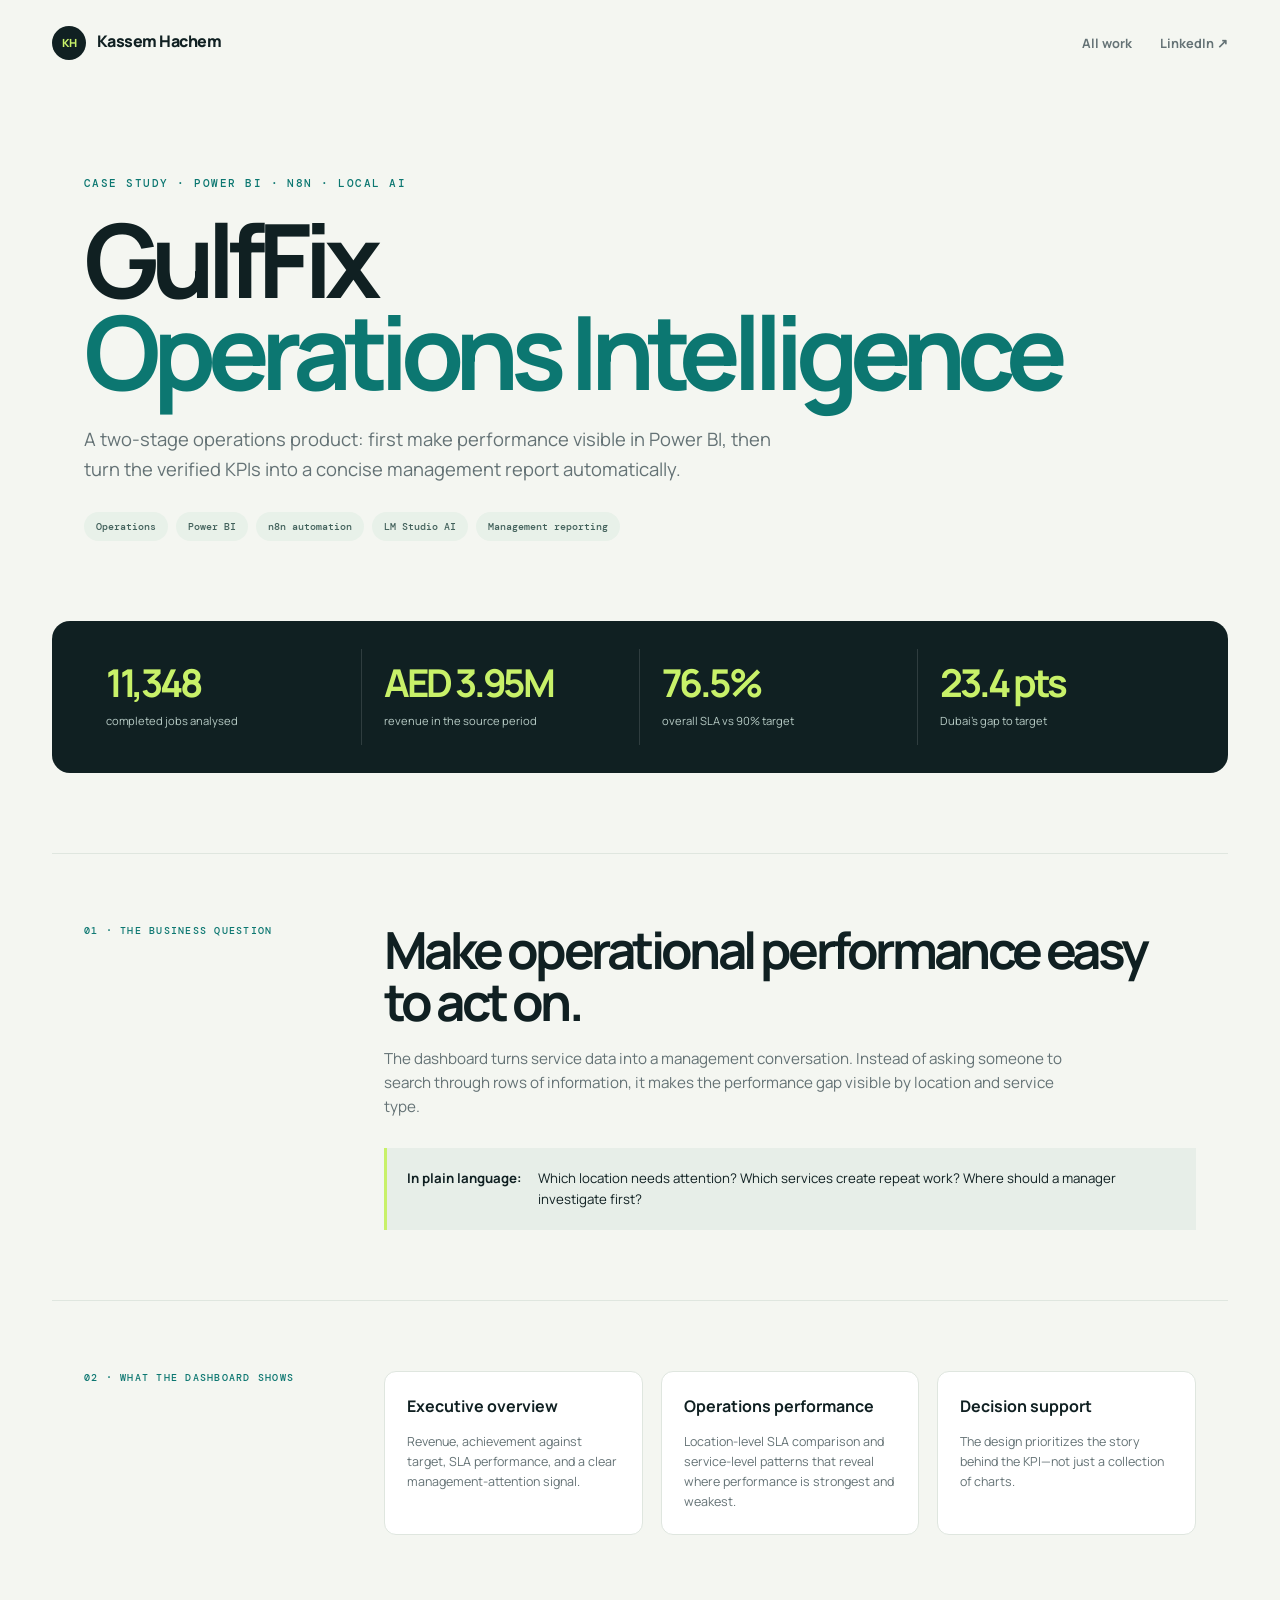
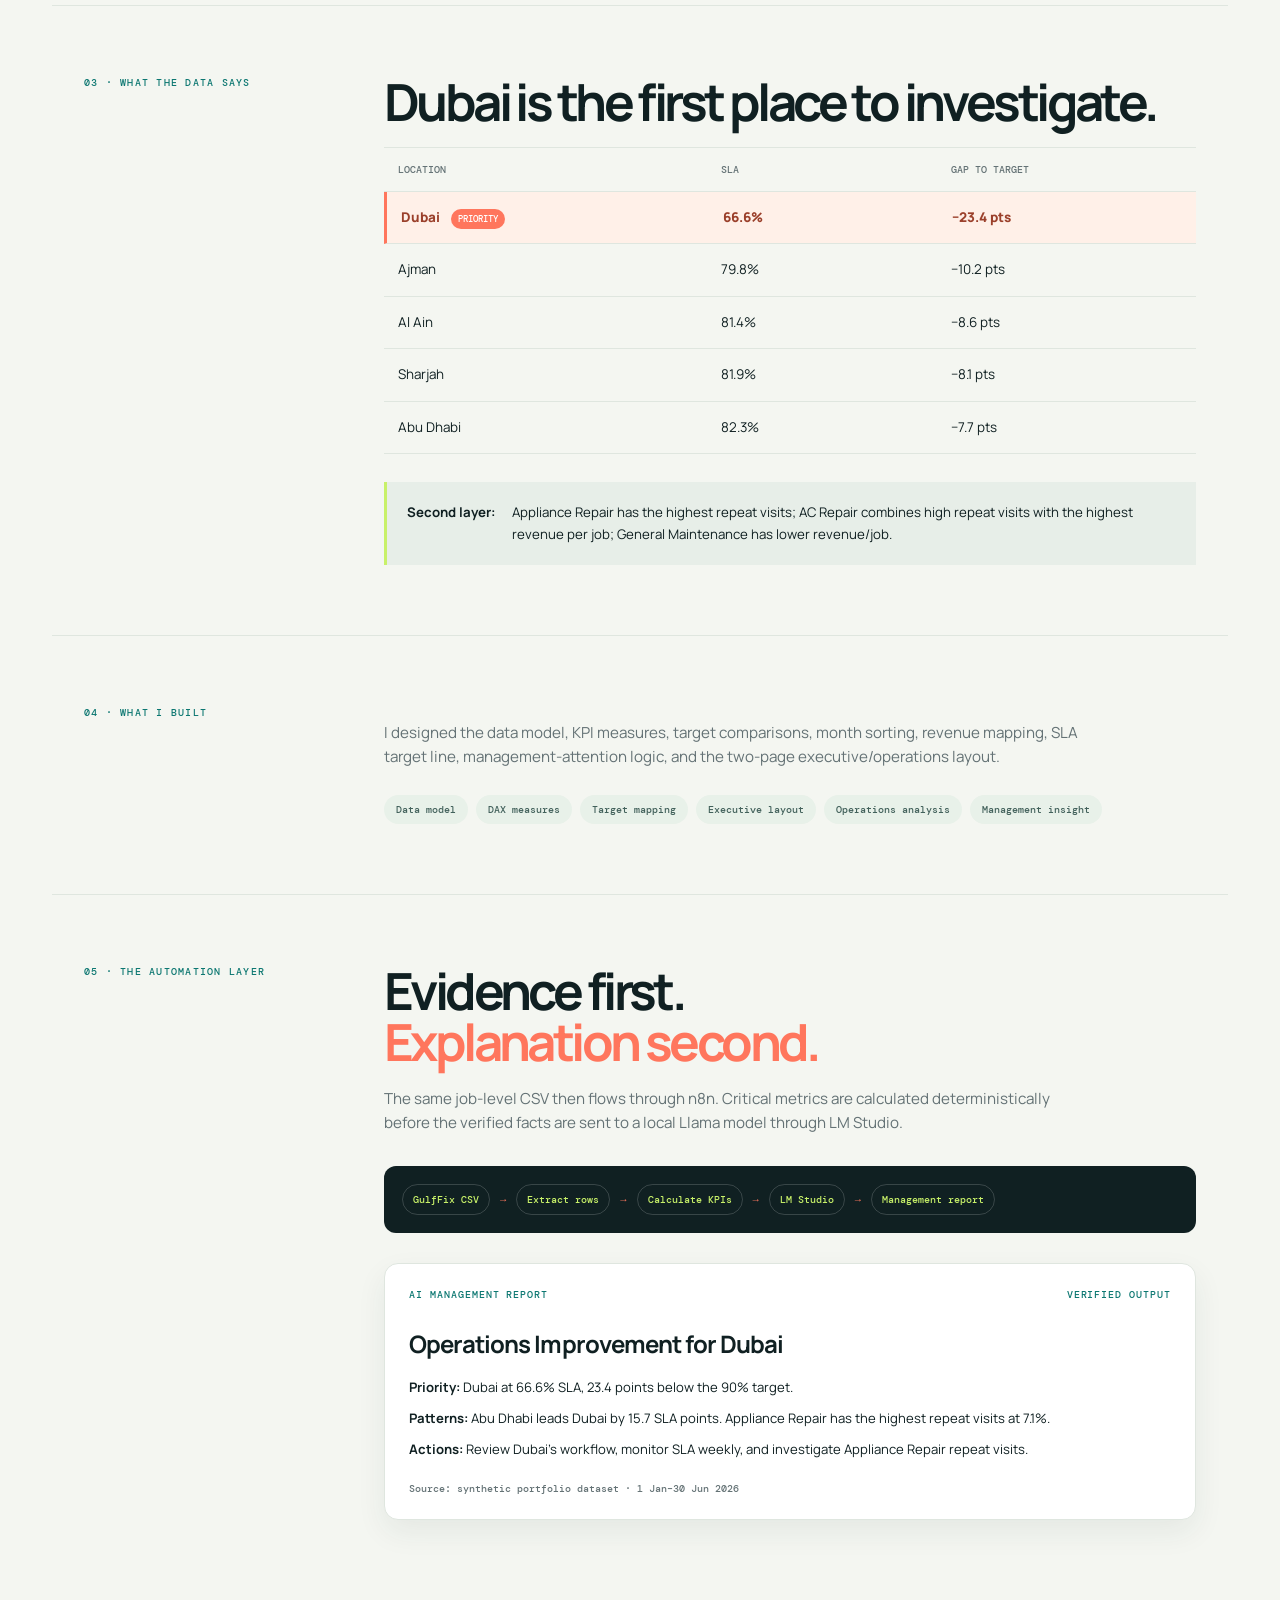
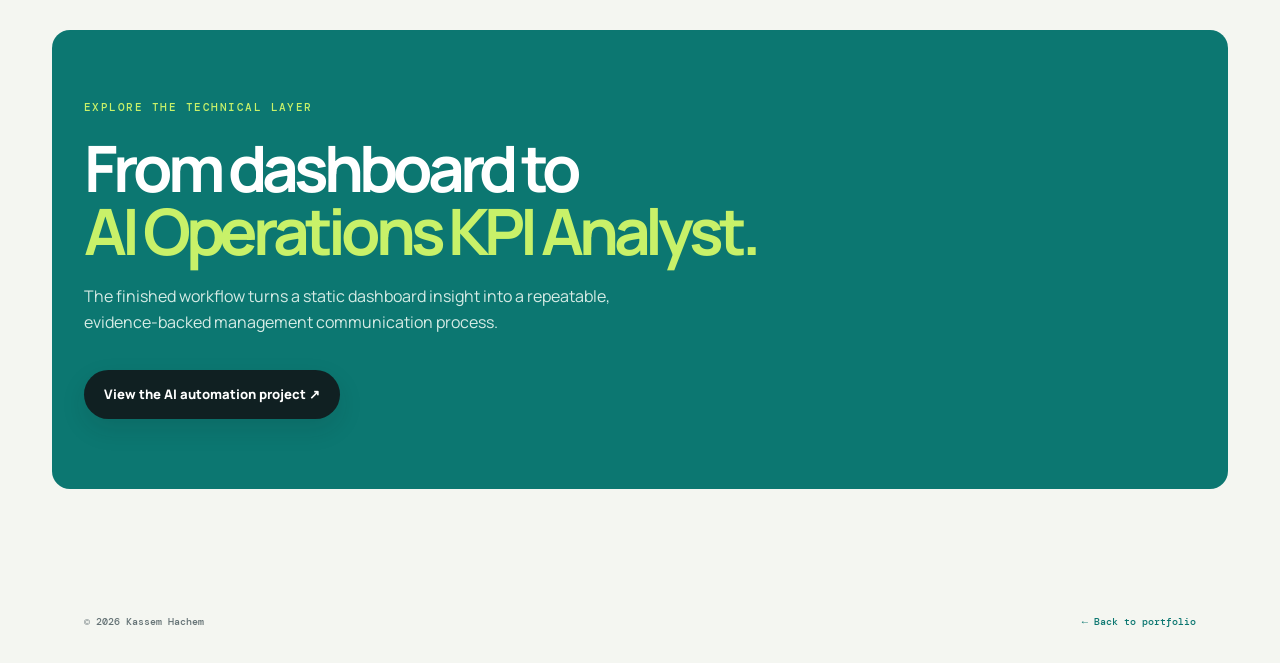
==== commit d5ca1db8: "Correct portfolio name to Kassem Hachem" ====
--- a/projects/gulffix.html
+++ b/projects/gulffix.html
@@ -3,8 +3,8 @@
 <head>
   <meta charset="utf-8">
   <meta name="viewport" content="width=device-width, initial-scale=1">
-  <meta name="description" content="GulfFix Operations Dashboard case study — Power BI service operations analysis by Kassem Khachem.">
-  <title>GulfFix Operations Dashboard | Kassem Khachem</title>
+  <meta name="description" content="GulfFix Operations Dashboard case study — Power BI service operations analysis by Kassem Hachem.">
+  <title>GulfFix Operations Dashboard | Kassem Hachem</title>
   <link rel="preconnect" href="https://fonts.googleapis.com">
   <link rel="preconnect" href="https://fonts.gstatic.com" crossorigin>
   <link href="https://fonts.googleapis.com/css2?family=DM+Mono:wght@400;500&family=Manrope:wght@400;500;600;700;800&display=swap" rel="stylesheet">
@@ -14,7 +14,7 @@
 </head>
 <body>
   <div class="site-shell">
-    <header class="topbar"><a class="brand" href="../index.html"><span>KK</span> Kassem Khachem</a><nav aria-label="Project navigation"><a href="../index.html#work">All work</a><a href="https://www.linkedin.com/in/khachem/" target="_blank" rel="noreferrer">LinkedIn ↗</a></nav></header>
+    <header class="topbar"><a class="brand" href="../index.html"><span>KH</span> Kassem Hachem</a><nav aria-label="Project navigation"><a href="../index.html#work">All work</a><a href="https://www.linkedin.com/in/khachem/" target="_blank" rel="noreferrer">LinkedIn ↗</a></nav></header>
     <main>
       <section class="detail-hero"><p class="eyebrow">Case study · Power BI · n8n · Local AI</p><h1>GulfFix<br><em>Operations Intelligence</em></h1><p class="detail-lede">A two-stage operations product: first make performance visible in Power BI, then turn the verified KPIs into a concise management report automatically.</p><div class="detail-tags"><span>Operations</span><span>Power BI</span><span>n8n automation</span><span>LM Studio AI</span><span>Management reporting</span></div></section>
       <section class="metric-grid"><div><strong>11,348</strong><span>completed jobs analysed</span></div><div><strong>AED 3.95M</strong><span>revenue in the source period</span></div><div><strong>76.5%</strong><span>overall SLA vs 90% target</span></div><div><strong>23.4 pts</strong><span>Dubai's gap to target</span></div></section>
@@ -25,7 +25,7 @@
       <section class="detail-section ai-story"><div class="detail-label">05 · The automation layer</div><div class="detail-content"><h2>Evidence first.<br><em>Explanation second.</em></h2><p>The same job-level CSV then flows through n8n. Critical metrics are calculated deterministically before the verified facts are sent to a local Llama model through LM Studio.</p><div class="workflow-strip"><span>GulfFix CSV</span><b>→</b><span>Extract rows</span><b>→</b><span>Calculate KPIs</span><b>→</b><span>LM Studio</span><b>→</b><span>Management report</span></div><div class="report-preview"><div class="report-preview-head"><span>AI MANAGEMENT REPORT</span><span>VERIFIED OUTPUT</span></div><h3>Operations Improvement for Dubai</h3><p><strong>Priority:</strong> Dubai at 66.6% SLA, 23.4 points below the 90% target.</p><p><strong>Patterns:</strong> Abu Dhabi leads Dubai by 15.7 SLA points. Appliance Repair has the highest repeat visits at 7.1%.</p><p><strong>Actions:</strong> Review Dubai's workflow, monitor SLA weekly, and investigate Appliance Repair repeat visits.</p><small>Source: synthetic portfolio dataset · 1 Jan–30 Jun 2026</small></div></div></section>
       <section class="next-step"><p class="eyebrow">Explore the technical layer</p><h2>From dashboard to<br><em>AI Operations KPI Analyst.</em></h2><p>The finished workflow turns a static dashboard insight into a repeatable, evidence-backed management communication process.</p><a class="button button-primary" href="https://github.com/kassoom/ai-operations-kpi-analyst" target="_blank" rel="noreferrer">View the AI automation project ↗</a></section>
     </main>
-    <footer><span>© 2026 Kassem Khachem</span><a href="../index.html">← Back to portfolio</a></footer>
+    <footer><span>© 2026 Kassem Hachem</span><a href="../index.html">← Back to portfolio</a></footer>
   </div>
 </body>
 </html>
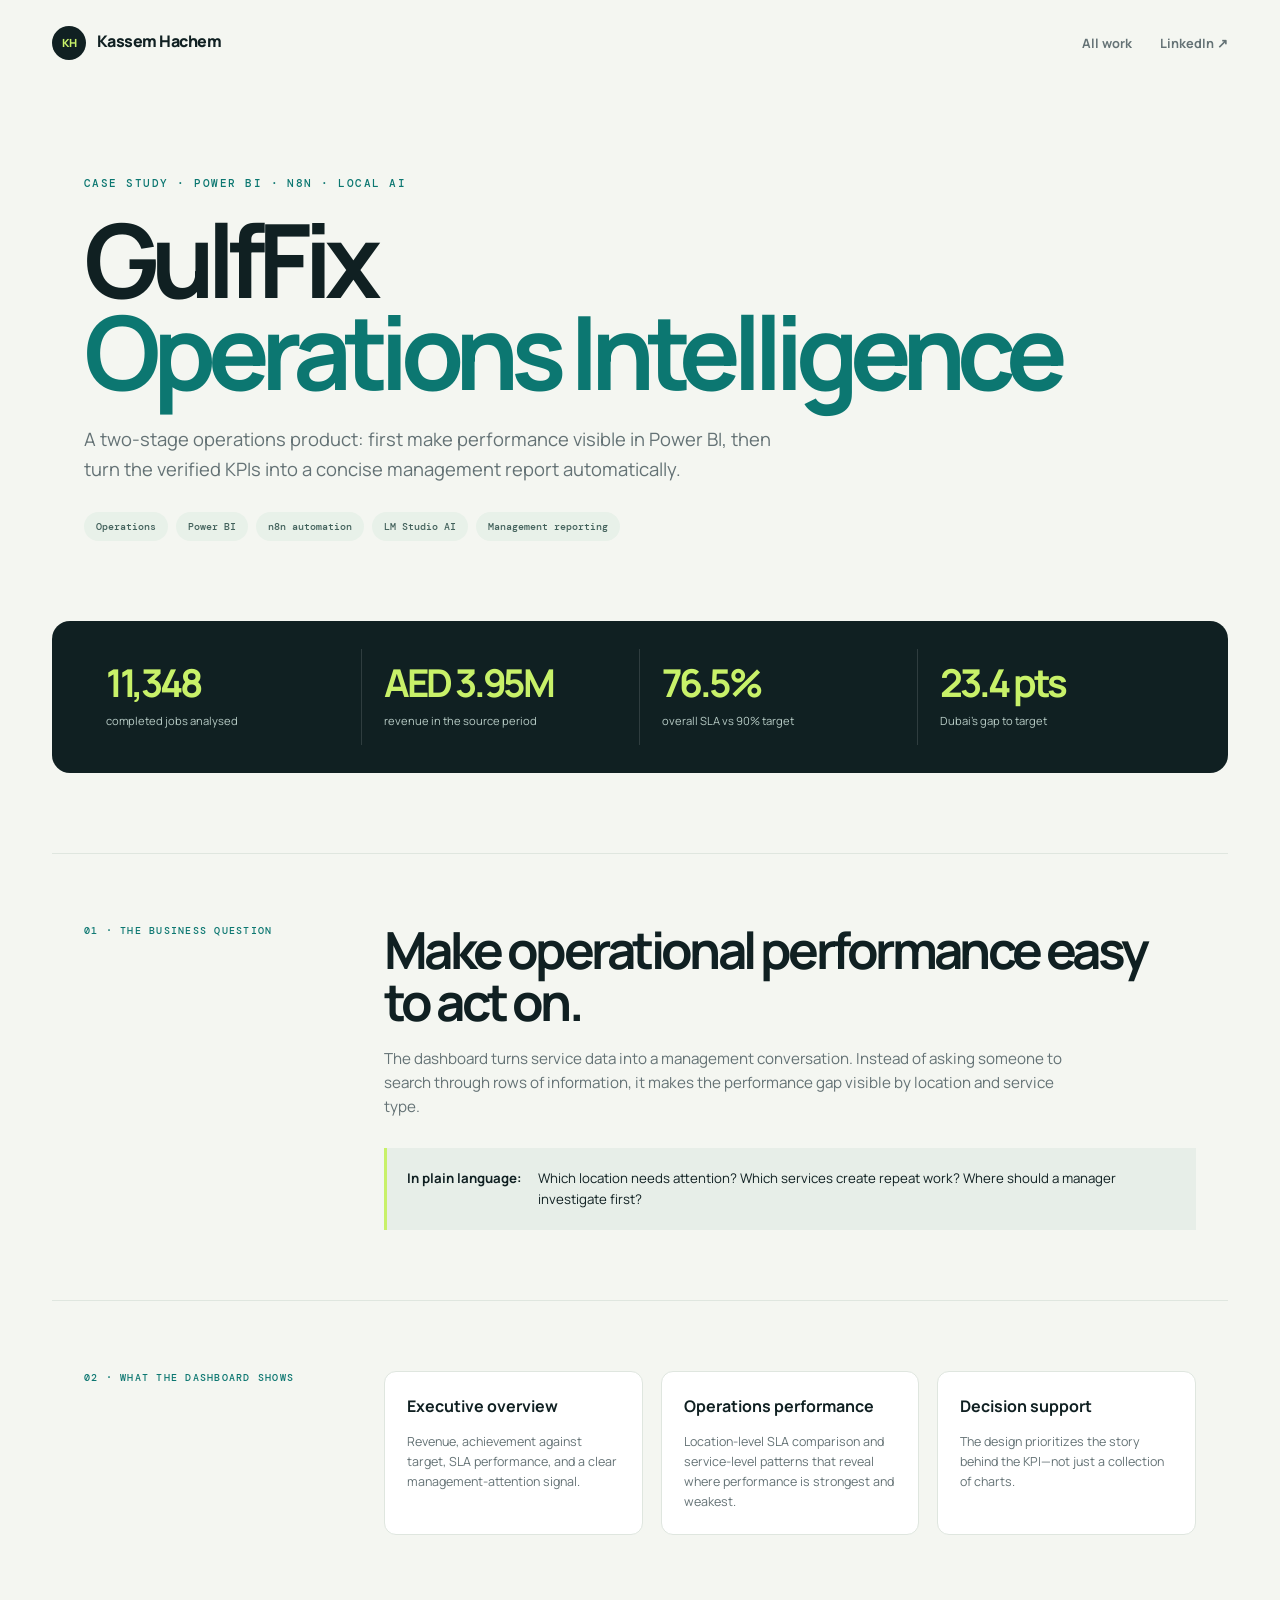
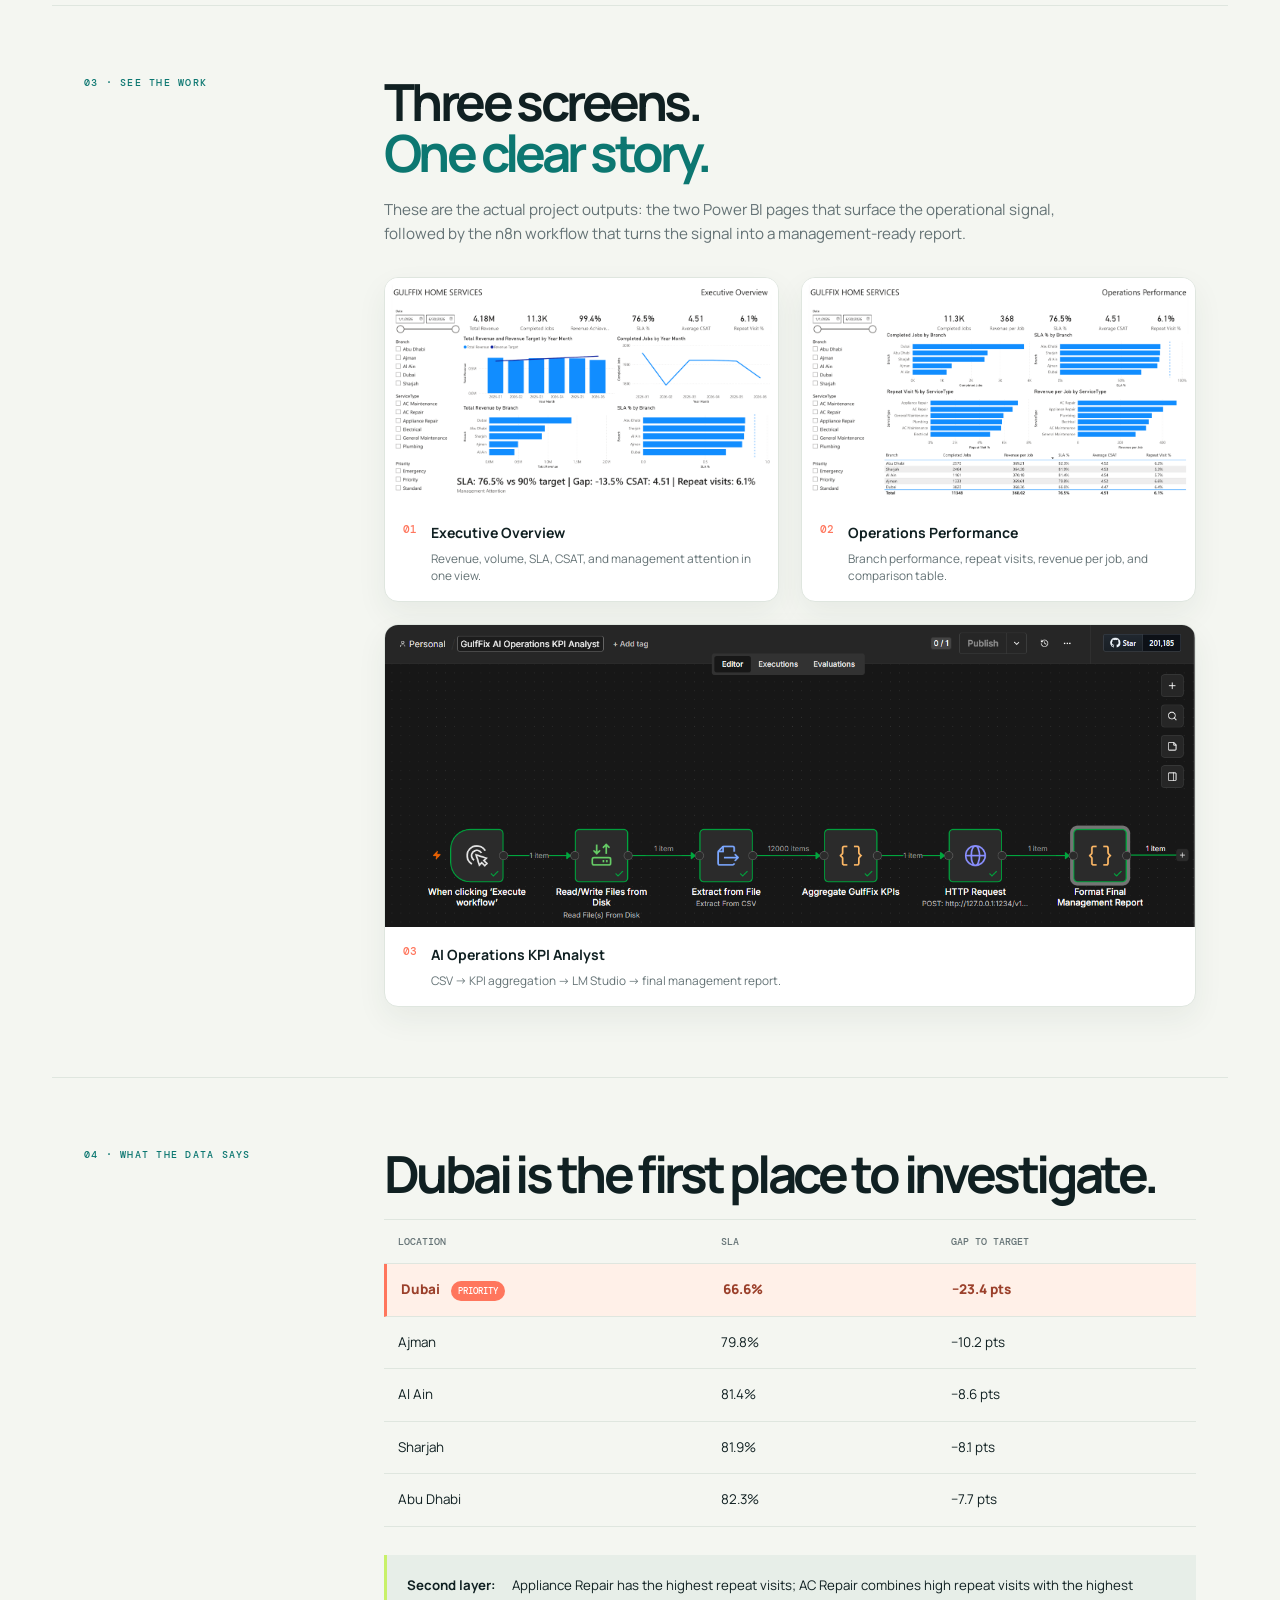
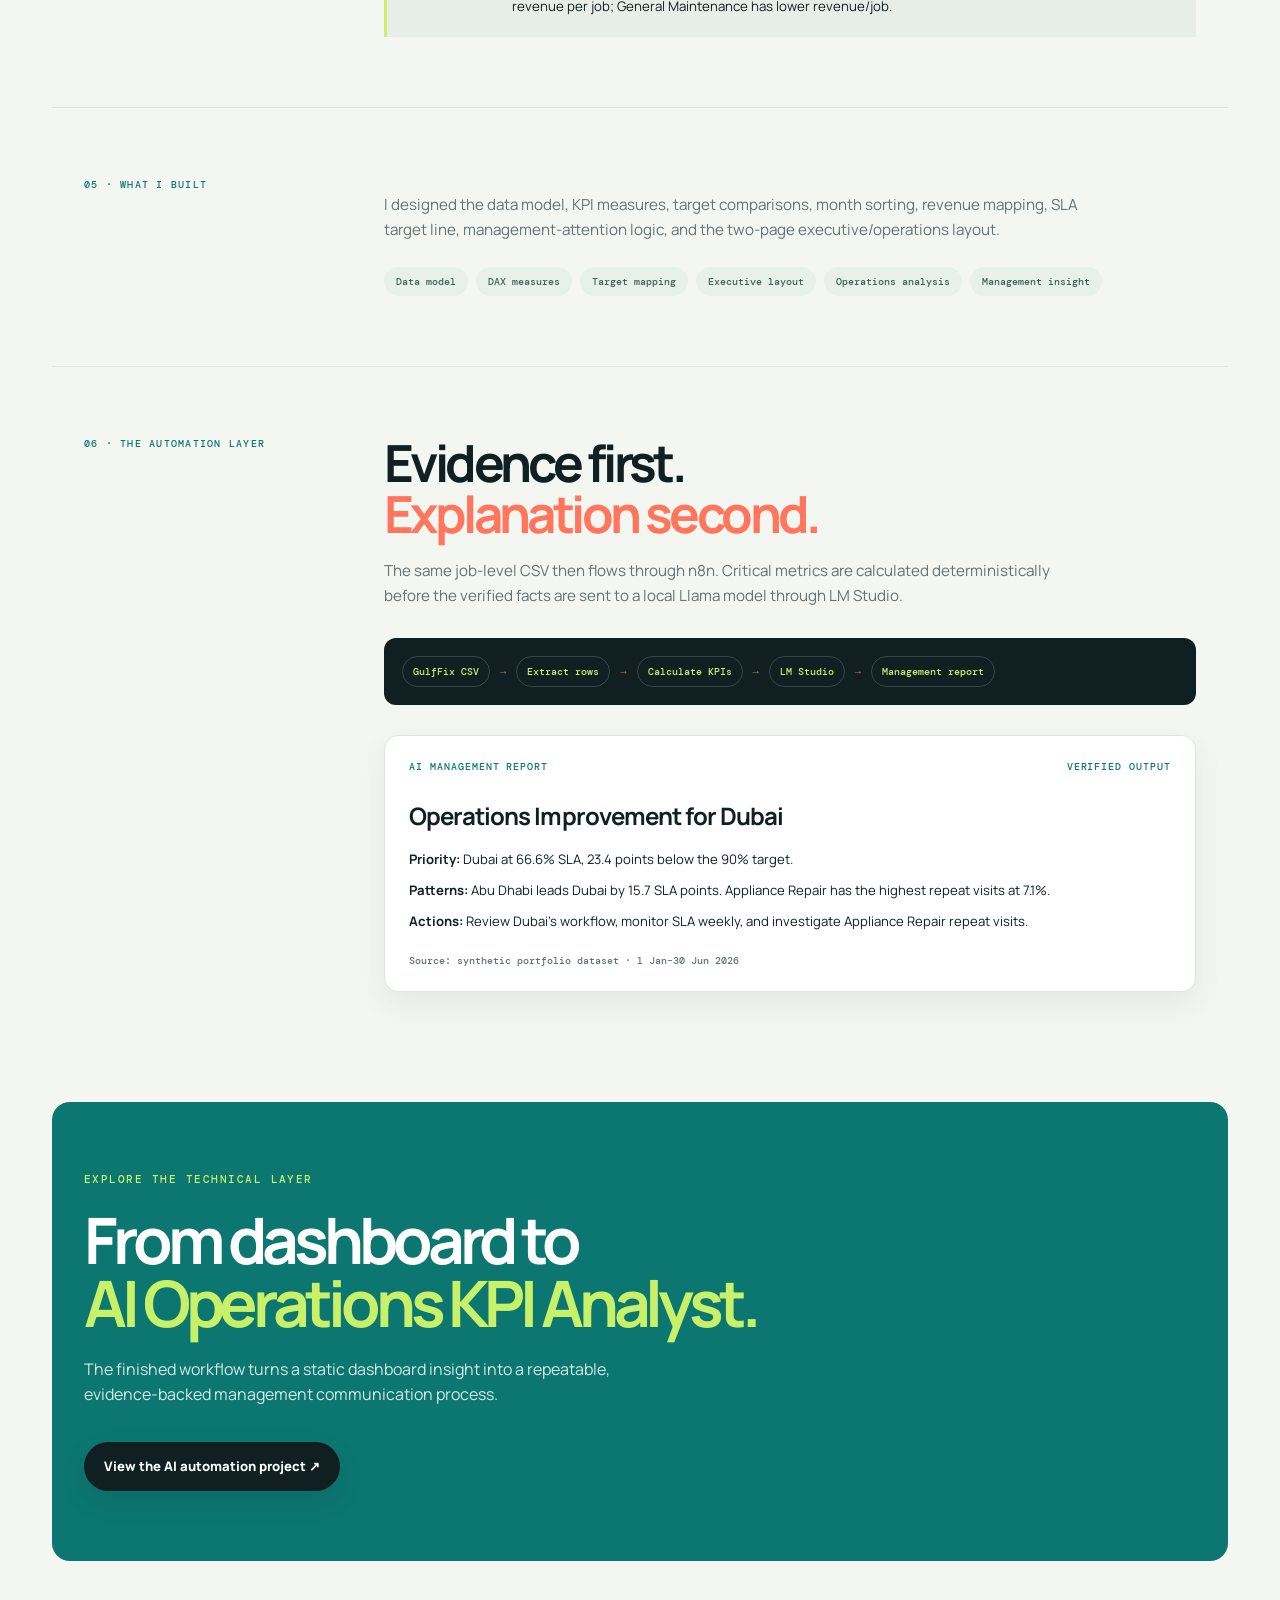
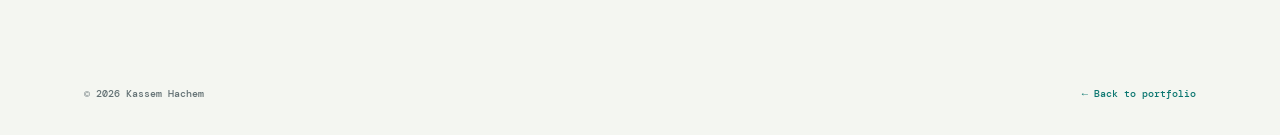
==== commit e65b90cf: "Add visual proof to GulfFix case study" ====
--- a/projects/gulffix.html
+++ b/projects/gulffix.html
@@ -20,9 +20,10 @@
       <section class="metric-grid"><div><strong>11,348</strong><span>completed jobs analysed</span></div><div><strong>AED 3.95M</strong><span>revenue in the source period</span></div><div><strong>76.5%</strong><span>overall SLA vs 90% target</span></div><div><strong>23.4 pts</strong><span>Dubai's gap to target</span></div></section>
       <section class="detail-section"><div class="detail-label">01 · The business question</div><div class="detail-content"><h2>Make operational performance easy to act on.</h2><p>The dashboard turns service data into a management conversation. Instead of asking someone to search through rows of information, it makes the performance gap visible by location and service type.</p><div class="plain-language"><strong>In plain language:</strong><span>Which location needs attention? Which services create repeat work? Where should a manager investigate first?</span></div></div></section>
       <section class="detail-section split-section"><div class="detail-label">02 · What the dashboard shows</div><div class="detail-content"><div class="insight-list"><div><b>Executive overview</b><p>Revenue, achievement against target, SLA performance, and a clear management-attention signal.</p></div><div><b>Operations performance</b><p>Location-level SLA comparison and service-level patterns that reveal where performance is strongest and weakest.</p></div><div><b>Decision support</b><p>The design prioritizes the story behind the KPI—not just a collection of charts.</p></div></div></div></section>
-      <section class="detail-section findings-section"><div class="detail-label">03 · What the data says</div><div class="detail-content"><h2>Dubai is the first place to investigate.</h2><div class="finding-table"><div class="finding-row finding-head"><span>Location</span><span>SLA</span><span>Gap to target</span></div><div class="finding-row priority"><span>Dubai <b>priority</b></span><span>66.6%</span><span>−23.4 pts</span></div><div class="finding-row"><span>Ajman</span><span>79.8%</span><span>−10.2 pts</span></div><div class="finding-row"><span>Al Ain</span><span>81.4%</span><span>−8.6 pts</span></div><div class="finding-row"><span>Sharjah</span><span>81.9%</span><span>−8.1 pts</span></div><div class="finding-row"><span>Abu Dhabi</span><span>82.3%</span><span>−7.7 pts</span></div></div><div class="finding-callout"><b>Second layer:</b> Appliance Repair has the highest repeat visits; AC Repair combines high repeat visits with the highest revenue per job; General Maintenance has lower revenue/job.</div></div></section>
-      <section class="detail-section split-section"><div class="detail-label">04 · What I built</div><div class="detail-content"><p>I designed the data model, KPI measures, target comparisons, month sorting, revenue mapping, SLA target line, management-attention logic, and the two-page executive/operations layout.</p><div class="build-grid"><span>Data model</span><span>DAX measures</span><span>Target mapping</span><span>Executive layout</span><span>Operations analysis</span><span>Management insight</span></div></div></section>
-      <section class="detail-section ai-story"><div class="detail-label">05 · The automation layer</div><div class="detail-content"><h2>Evidence first.<br><em>Explanation second.</em></h2><p>The same job-level CSV then flows through n8n. Critical metrics are calculated deterministically before the verified facts are sent to a local Llama model through LM Studio.</p><div class="workflow-strip"><span>GulfFix CSV</span><b>→</b><span>Extract rows</span><b>→</b><span>Calculate KPIs</span><b>→</b><span>LM Studio</span><b>→</b><span>Management report</span></div><div class="report-preview"><div class="report-preview-head"><span>AI MANAGEMENT REPORT</span><span>VERIFIED OUTPUT</span></div><h3>Operations Improvement for Dubai</h3><p><strong>Priority:</strong> Dubai at 66.6% SLA, 23.4 points below the 90% target.</p><p><strong>Patterns:</strong> Abu Dhabi leads Dubai by 15.7 SLA points. Appliance Repair has the highest repeat visits at 7.1%.</p><p><strong>Actions:</strong> Review Dubai's workflow, monitor SLA weekly, and investigate Appliance Repair repeat visits.</p><small>Source: synthetic portfolio dataset · 1 Jan–30 Jun 2026</small></div></div></section>
+      <section class="detail-section visual-proof"><div class="detail-label">03 · See the work</div><div class="detail-content"><h2>Three screens.<br><em>One clear story.</em></h2><p>These are the actual project outputs: the two Power BI pages that surface the operational signal, followed by the n8n workflow that turns the signal into a management-ready report.</p><div class="proof-grid"><figure><img src="../assets/images/gulffix/gulffix-dashboard-page-1.png" alt="GulfFix Power BI Executive Overview dashboard" loading="lazy"><figcaption><span>01</span><div><b>Executive Overview</b><small>Revenue, volume, SLA, CSAT, and management attention in one view.</small></div></figcaption></figure><figure><img src="../assets/images/gulffix/gulffix-dashboard-page-2.png" alt="GulfFix Power BI Operations Performance dashboard" loading="lazy"><figcaption><span>02</span><div><b>Operations Performance</b><small>Branch performance, repeat visits, revenue per job, and comparison table.</small></div></figcaption></figure><figure class="proof-wide"><img src="../assets/images/gulffix/gulffix-n8n-workflow.png" alt="GulfFix n8n workflow from source CSV to AI management report" loading="lazy"><figcaption><span>03</span><div><b>AI Operations KPI Analyst</b><small>CSV → KPI aggregation → LM Studio → final management report.</small></div></figcaption></figure></div></div></section>
+      <section class="detail-section findings-section"><div class="detail-label">04 · What the data says</div><div class="detail-content"><h2>Dubai is the first place to investigate.</h2><div class="finding-table"><div class="finding-row finding-head"><span>Location</span><span>SLA</span><span>Gap to target</span></div><div class="finding-row priority"><span>Dubai <b>priority</b></span><span>66.6%</span><span>−23.4 pts</span></div><div class="finding-row"><span>Ajman</span><span>79.8%</span><span>−10.2 pts</span></div><div class="finding-row"><span>Al Ain</span><span>81.4%</span><span>−8.6 pts</span></div><div class="finding-row"><span>Sharjah</span><span>81.9%</span><span>−8.1 pts</span></div><div class="finding-row"><span>Abu Dhabi</span><span>82.3%</span><span>−7.7 pts</span></div></div><div class="finding-callout"><b>Second layer:</b> Appliance Repair has the highest repeat visits; AC Repair combines high repeat visits with the highest revenue per job; General Maintenance has lower revenue/job.</div></div></section>
+      <section class="detail-section split-section"><div class="detail-label">05 · What I built</div><div class="detail-content"><p>I designed the data model, KPI measures, target comparisons, month sorting, revenue mapping, SLA target line, management-attention logic, and the two-page executive/operations layout.</p><div class="build-grid"><span>Data model</span><span>DAX measures</span><span>Target mapping</span><span>Executive layout</span><span>Operations analysis</span><span>Management insight</span></div></div></section>
+      <section class="detail-section ai-story"><div class="detail-label">06 · The automation layer</div><div class="detail-content"><h2>Evidence first.<br><em>Explanation second.</em></h2><p>The same job-level CSV then flows through n8n. Critical metrics are calculated deterministically before the verified facts are sent to a local Llama model through LM Studio.</p><div class="workflow-strip"><span>GulfFix CSV</span><b>→</b><span>Extract rows</span><b>→</b><span>Calculate KPIs</span><b>→</b><span>LM Studio</span><b>→</b><span>Management report</span></div><div class="report-preview"><div class="report-preview-head"><span>AI MANAGEMENT REPORT</span><span>VERIFIED OUTPUT</span></div><h3>Operations Improvement for Dubai</h3><p><strong>Priority:</strong> Dubai at 66.6% SLA, 23.4 points below the 90% target.</p><p><strong>Patterns:</strong> Abu Dhabi leads Dubai by 15.7 SLA points. Appliance Repair has the highest repeat visits at 7.1%.</p><p><strong>Actions:</strong> Review Dubai's workflow, monitor SLA weekly, and investigate Appliance Repair repeat visits.</p><small>Source: synthetic portfolio dataset · 1 Jan–30 Jun 2026</small></div></div></section>
       <section class="next-step"><p class="eyebrow">Explore the technical layer</p><h2>From dashboard to<br><em>AI Operations KPI Analyst.</em></h2><p>The finished workflow turns a static dashboard insight into a repeatable, evidence-backed management communication process.</p><a class="button button-primary" href="https://github.com/kassoom/ai-operations-kpi-analyst" target="_blank" rel="noreferrer">View the AI automation project ↗</a></section>
     </main>
     <footer><span>© 2026 Kassem Hachem</span><a href="../index.html">← Back to portfolio</a></footer>
--- a/assets/css/project-detail.css
+++ b/assets/css/project-detail.css
@@ -1,3 +1,5 @@
 .detail-hero{max-width:1176px;margin:auto;padding:90px 32px 80px}.detail-hero h1{font-size:clamp(3.5rem,8vw,7.2rem);line-height:.9;letter-spacing:-.08em;margin:0 0 28px}.detail-hero h1 em{font-style:normal;color:var(--teal)}.detail-lede{max-width:700px;color:var(--muted);font-size:1.15rem}.detail-tags{display:flex;flex-wrap:wrap;gap:8px;margin-top:28px}.detail-tags span,.build-grid span{padding:8px 12px;border-radius:999px;background:#e8f1e9;color:#42615b;font:500 .64rem "DM Mono",monospace}.metric-grid{max-width:1176px;margin:0 auto 80px;padding:28px 32px;display:grid;grid-template-columns:repeat(4,1fr);background:var(--ink);color:#fff;border-radius:18px}.metric-grid div{padding:15px 22px;border-right:1px solid #ffffff22}.metric-grid div:last-child{border:0}.metric-grid strong{display:block;color:var(--mint);font-size:2.4rem;line-height:1;letter-spacing:-.08em}.metric-grid span{display:block;margin-top:10px;color:#b7cbc5;font-size:.7rem}.detail-section{max-width:1176px;margin:auto;padding:70px 32px;border-top:1px solid var(--line);display:grid;grid-template-columns:240px 1fr;gap:60px}.detail-label{color:var(--teal);font:500 .65rem "DM Mono",monospace;text-transform:uppercase;letter-spacing:.12em}.detail-content h2{font-size:clamp(2rem,4vw,3.5rem);line-height:1;letter-spacing:-.07em;margin:0 0 20px}.detail-content p{color:var(--muted);font-size:.95rem;max-width:700px}.plain-language,.finding-callout{display:flex;gap:16px;margin-top:28px;padding:20px;background:#e7eee8;border-left:3px solid var(--mint);font-size:.83rem}.plain-language strong,.finding-callout b{white-space:nowrap}.insight-list{display:grid;grid-template-columns:repeat(3,1fr);gap:18px}.insight-list div{padding:22px;background:#fff;border:1px solid var(--line);border-radius:12px}.insight-list b{font-size:1rem}.insight-list p{font-size:.78rem;margin:12px 0 0}.finding-table{border-top:1px solid var(--line);font-size:.84rem}.finding-row{display:grid;grid-template-columns:1.4fr 1fr 1fr;padding:15px 14px;border-bottom:1px solid var(--line)}.finding-head{font:500 .63rem "DM Mono",monospace;text-transform:uppercase;color:var(--muted)}.finding-row.priority{background:#fff0e8;color:#9b402b;font-weight:800;border-left:3px solid var(--coral)}.finding-row.priority b{margin-left:8px;padding:4px 7px;border-radius:99px;background:var(--coral);color:#fff;font:500 .55rem "DM Mono",monospace;text-transform:uppercase}.build-grid{display:flex;flex-wrap:wrap;gap:8px;margin-top:25px}.next-step{max-width:1176px;margin:40px auto 100px;padding:70px 32px;border-radius:18px;background:var(--teal);color:#fff}.next-step .eyebrow{color:var(--mint)}.next-step h2{font-size:clamp(2.4rem,5vw,4.5rem);line-height:.98;letter-spacing:-.08em;margin:0 0 22px}.next-step h2 em{color:var(--mint);font-style:normal}.next-step p:not(.eyebrow){max-width:600px;color:#d6ebe5}.next-step .button{margin-top:18px}.detail-section+.split-section{padding-top:70px}footer{max-width:1176px;margin:auto;padding:26px 32px 35px;display:flex;justify-content:space-between;color:var(--muted);font:500 .65rem "DM Mono",monospace}footer a{color:var(--teal)}
 @media(max-width:800px){.detail-hero{padding:60px 24px}.metric-grid{margin:0 24px 55px;grid-template-columns:repeat(2,1fr)}.metric-grid div:nth-child(2){border-right:0}.detail-section{padding:55px 24px;display:block}.detail-label{margin-bottom:25px}.insight-list{grid-template-columns:1fr}.plain-language{display:block}.plain-language span{display:block;margin-top:8px}.next-step{margin:20px 24px 70px;padding:50px 25px}footer{padding:24px;display:block}footer a{display:block;margin-top:12px}}
 .ai-story .detail-content>p{max-width:680px}.ai-story h2 em{color:var(--coral);font-style:normal}.workflow-strip{display:flex;align-items:center;gap:10px;flex-wrap:wrap;margin:30px 0;padding:18px;background:var(--ink);border-radius:12px;color:#fff;font:500 .65rem "DM Mono",monospace}.workflow-strip span{padding:8px 10px;border:1px solid #ffffff2b;border-radius:999px;color:var(--mint)}.workflow-strip b{color:var(--coral)}.report-preview{margin-top:24px;padding:24px;border:1px solid var(--line);border-radius:14px;background:#fff;box-shadow:0 12px 30px #193d3212}.report-preview-head{display:flex;justify-content:space-between;color:var(--teal);font:500 .6rem "DM Mono",monospace;letter-spacing:.1em}.report-preview h3{margin:24px 0 14px;font-size:1.5rem;letter-spacing:-.04em}.report-preview p{margin:10px 0;font-size:.82rem;color:var(--ink)}.report-preview small{display:block;margin-top:22px;color:var(--muted);font:500 .62rem "DM Mono",monospace}
+.visual-proof .detail-content>p{max-width:700px}.visual-proof h2 em{color:var(--teal);font-style:normal}.proof-grid{display:grid;grid-template-columns:1fr 1fr;gap:22px;margin-top:30px}.proof-grid figure{margin:0;border:1px solid var(--line);border-radius:14px;overflow:hidden;background:#fff;box-shadow:0 12px 30px #193d3210}.proof-grid figure.proof-wide{grid-column:1/-1}.proof-grid img{display:block;width:100%;height:auto;background:#f4f6f4}.proof-grid figcaption{display:flex;gap:14px;padding:17px 18px;align-items:flex-start}.proof-grid figcaption>span{color:var(--coral);font:500 .68rem "DM Mono",monospace}.proof-grid figcaption b{display:block;font-size:.88rem}.proof-grid figcaption small{display:block;margin-top:5px;color:var(--muted);font-size:.74rem;line-height:1.45}
+@media(max-width:800px){.proof-grid{grid-template-columns:1fr}.proof-grid figure.proof-wide{grid-column:auto}.workflow-strip{gap:7px}.workflow-strip b{display:none}}
